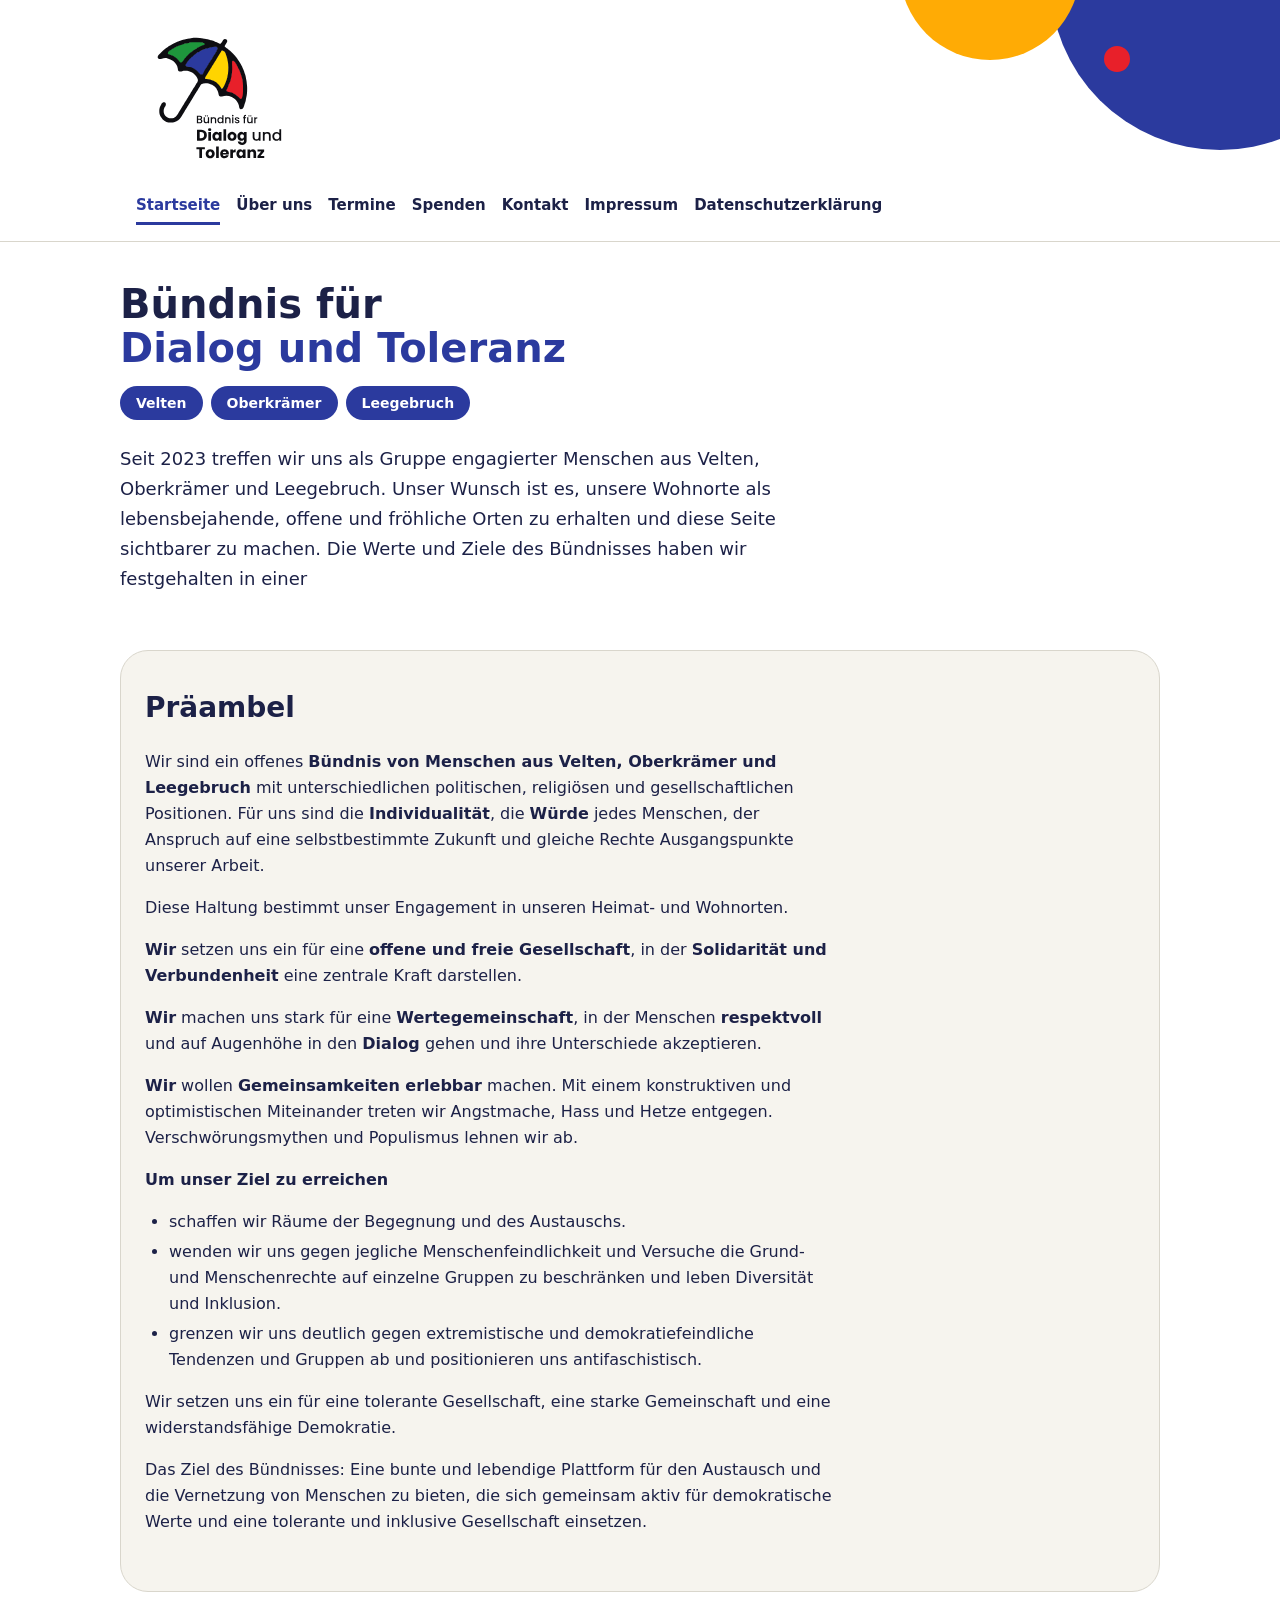
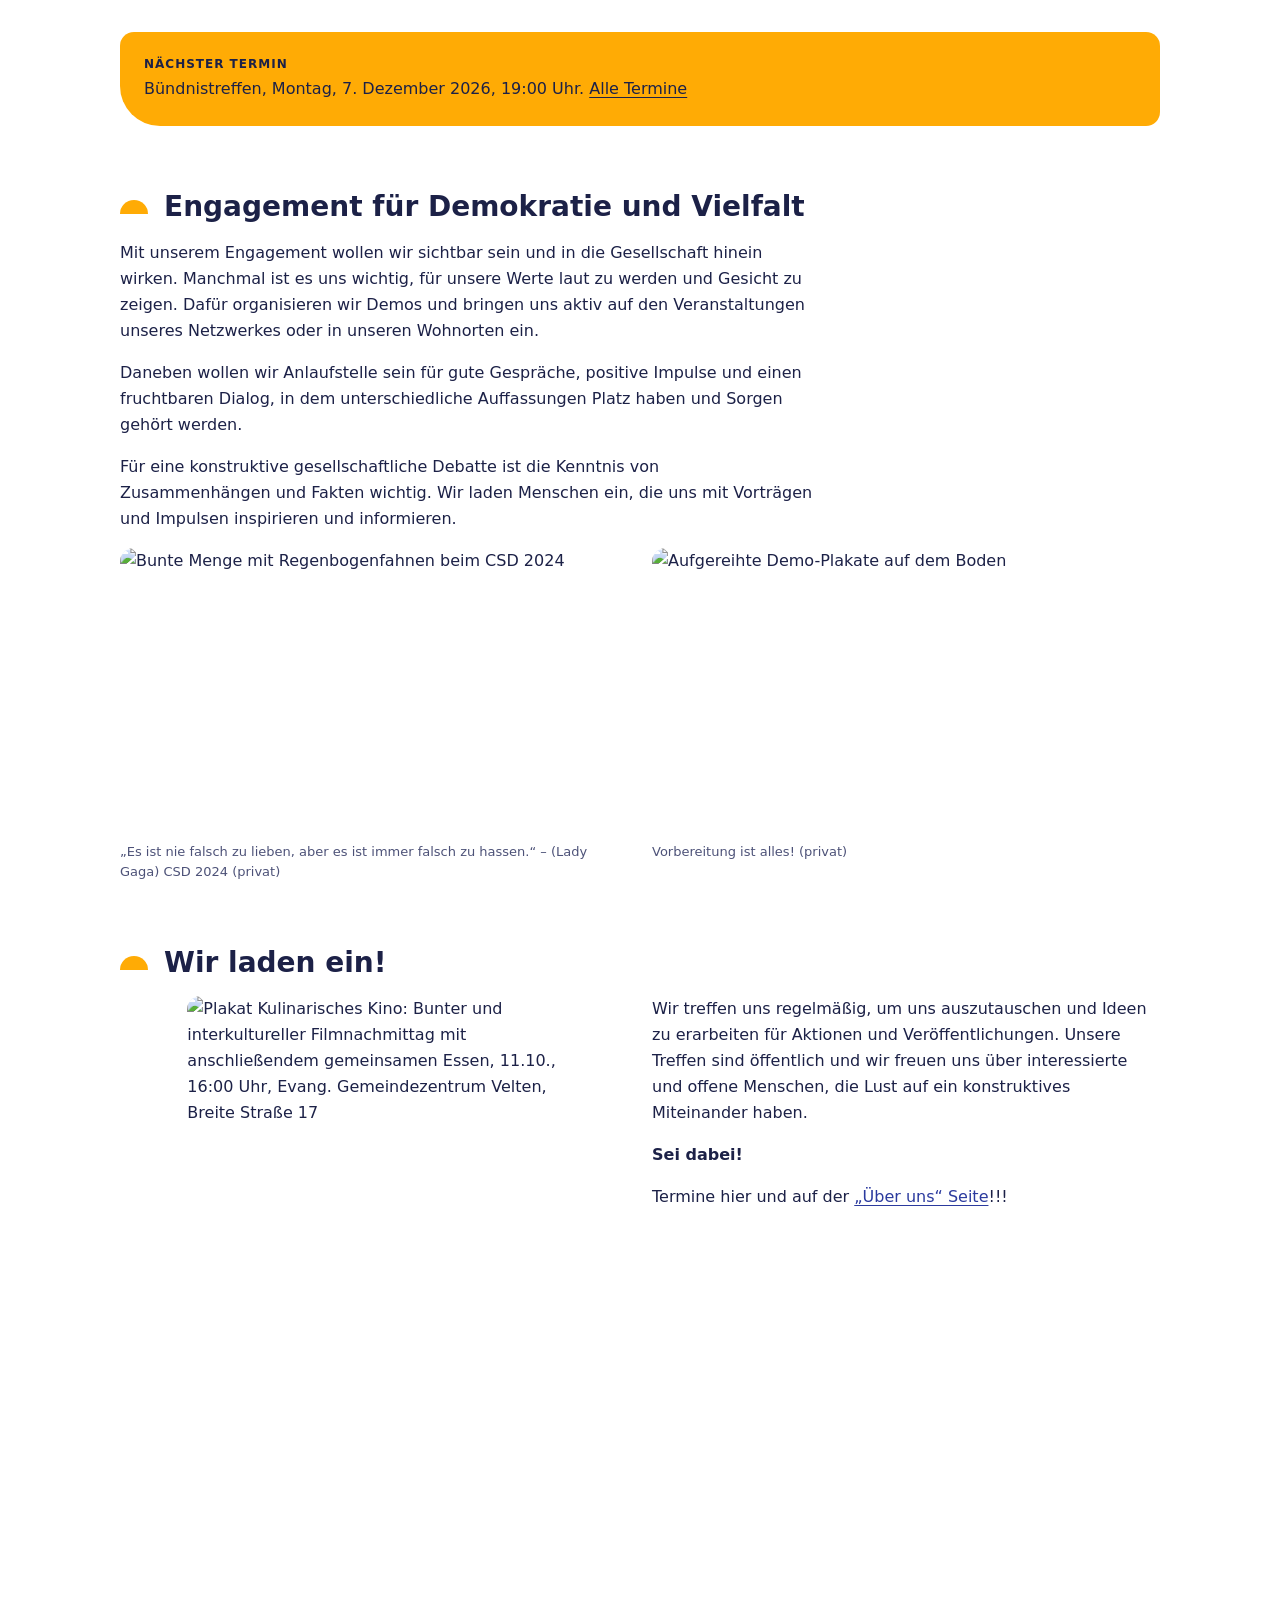
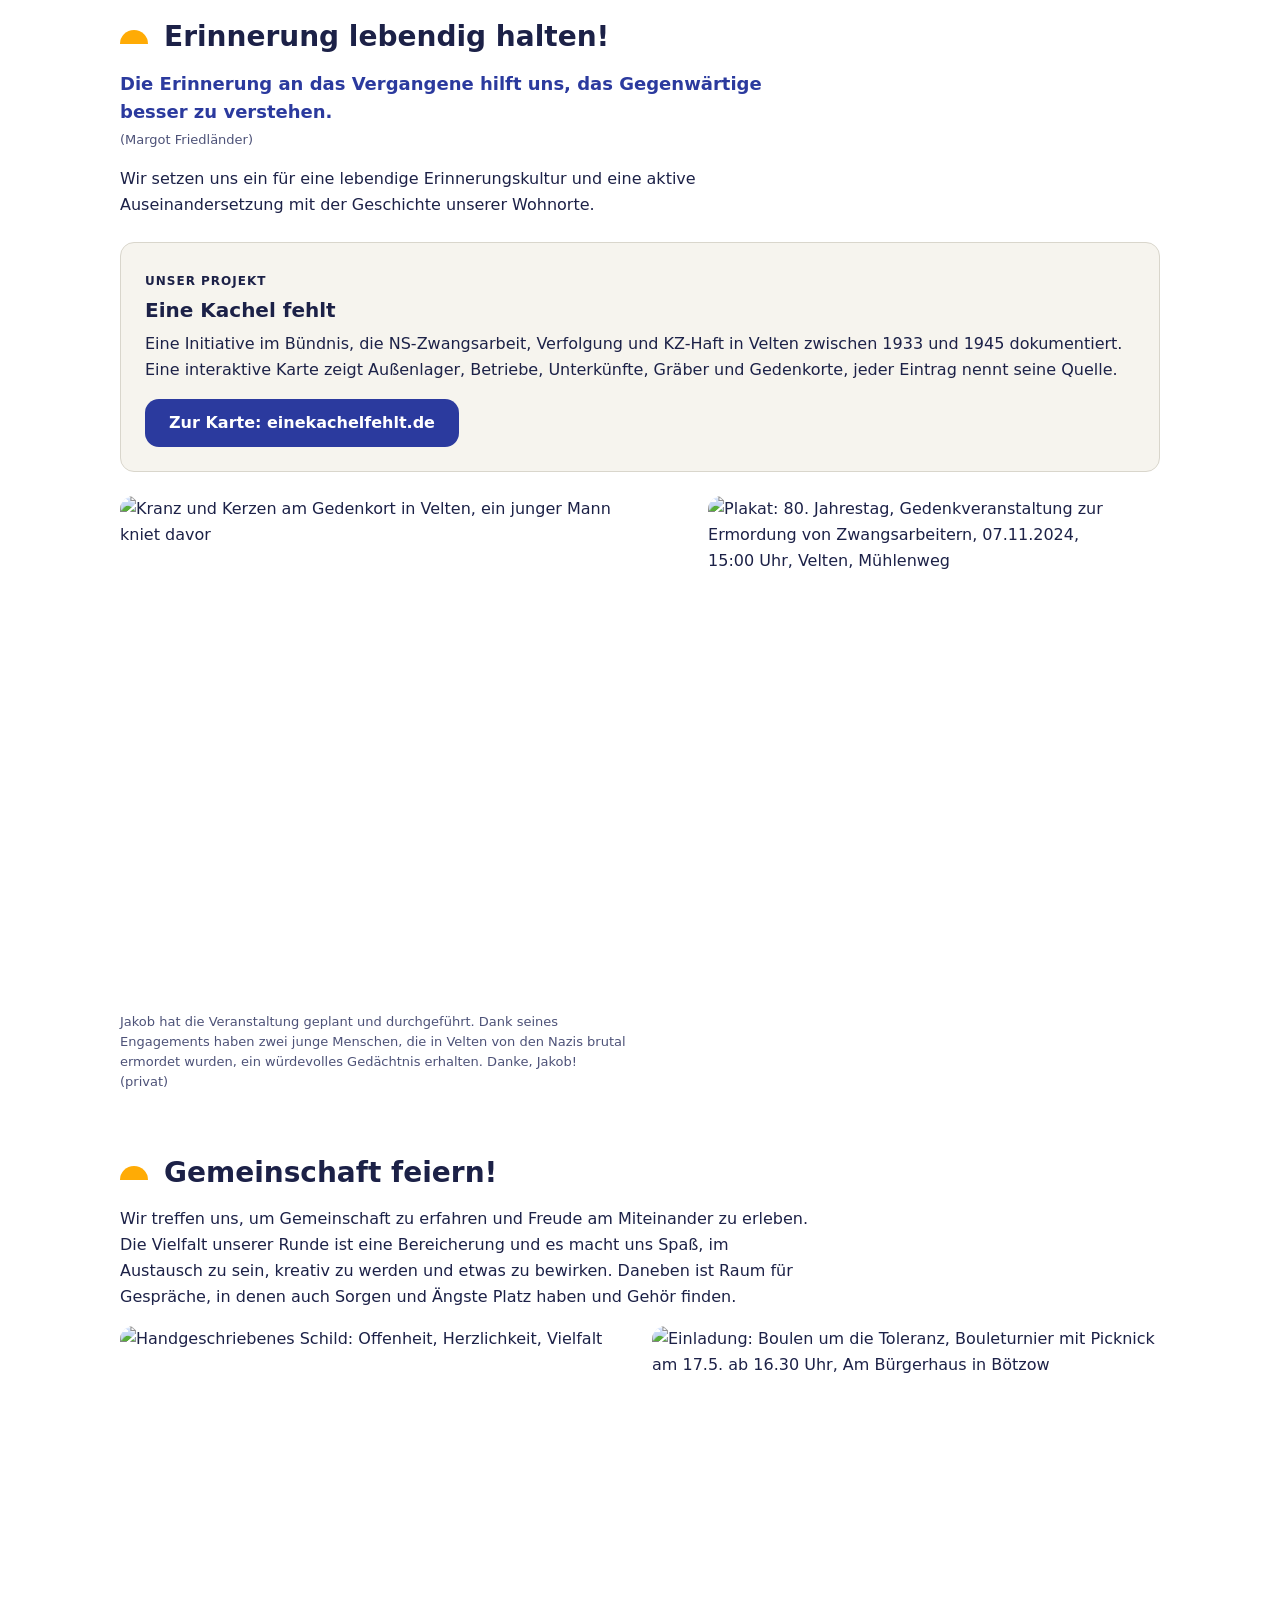
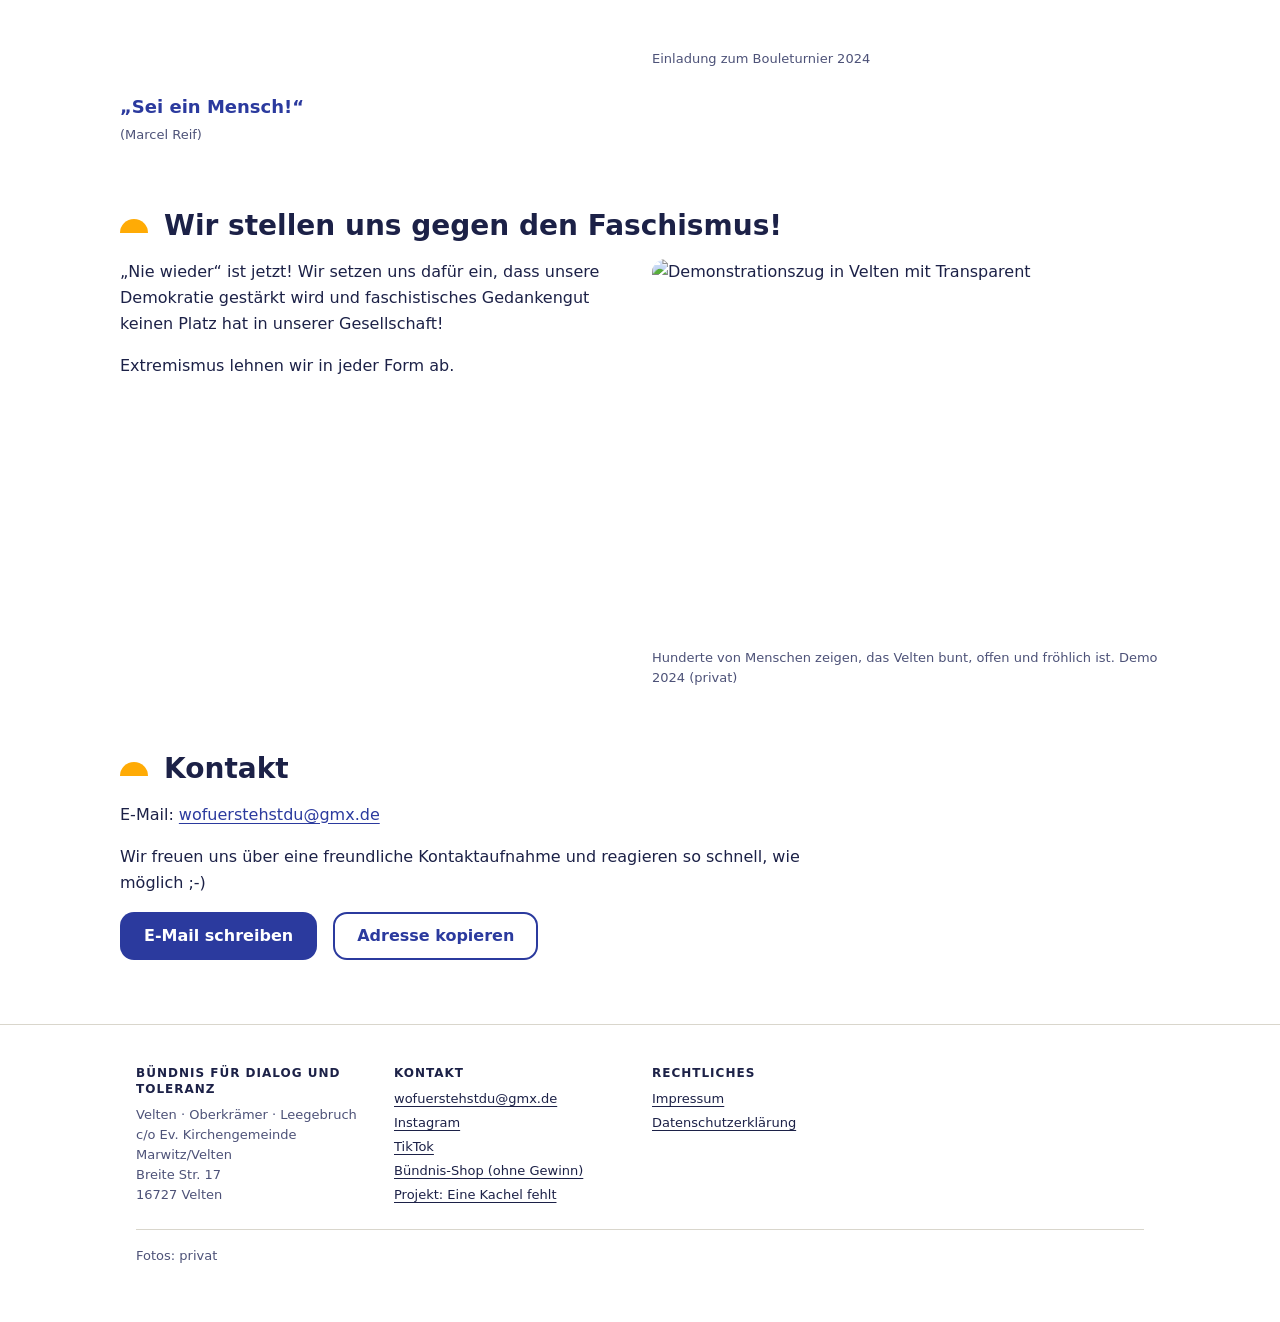
==== index.html @ 38da0e1b "Add files via upload" ====
<!doctype html>
<html lang="de">
<head>
<meta charset="utf-8">
<meta name="viewport" content="width=device-width,initial-scale=1,viewport-fit=cover">
<title>Bündnis für Dialog und Toleranz Velten, Oberkrämer, Leegebruch</title>
<meta name="description" content="Offenes Bündnis aus Velten, Oberkrämer und Leegebruch (Oberhavel) für Demokratie, Vielfalt, Dialog und Toleranz. Termine, Treffen, Erinnerungskultur und Spenden.">
<link rel="canonical" href="https://www.dialog-und-toleranz.de/">
<meta name="robots" content="index,follow,max-image-preview:large">
<meta name="theme-color" content="#ffffff">
<meta name="geo.region" content="DE-BB"><meta name="geo.placename" content="Velten">
<meta property="og:type" content="website"><meta property="og:locale" content="de_DE">
<meta property="og:site_name" content="Bündnis für Dialog und Toleranz">
<meta property="og:title" content="Bündnis für Dialog und Toleranz Velten, Oberkrämer, Leegebruch"><meta property="og:description" content="Offenes Bündnis aus Velten, Oberkrämer und Leegebruch (Oberhavel) für Demokratie, Vielfalt, Dialog und Toleranz. Termine, Treffen, Erinnerungskultur und Spenden.">
<meta property="og:url" content="https://www.dialog-und-toleranz.de/">
<meta property="og:image" content="https://www.dialog-und-toleranz.de/bilder/og-bild.png"><meta property="og:image:width" content="1200"><meta property="og:image:height" content="630">
<meta property="og:image:alt" content="Logo des Bündnisses für Dialog und Toleranz, ein bunter Regenschirm">
<meta name="twitter:card" content="summary_large_image">
<link rel="icon" href="logo.svg" type="image/svg+xml">
<script type="application/ld+json">{"@context": "https://schema.org", "@graph": [{"@type": ["NGO", "Organization"], "@id": "https://www.dialog-und-toleranz.de/#bdt", "name": "Bündnis für Dialog und Toleranz", "alternateName": "BDT", "url": "https://www.dialog-und-toleranz.de/", "logo": "https://www.dialog-und-toleranz.de/logo.svg", "image": "https://www.dialog-und-toleranz.de/bilder/og-bild.png", "email": "wofuerstehstdu@gmx.de", "description": "Offenes Bündnis engagierter Menschen aus Velten, Oberkrämer und Leegebruch (Landkreis Oberhavel, Brandenburg) für Demokratie, Vielfalt, Dialog und Toleranz.", "foundingDate": "2023", "address": {"@type": "PostalAddress", "streetAddress": "Breite Straße 17", "addressLocality": "Velten", "postalCode": "16727", "addressRegion": "Brandenburg", "addressCountry": "DE"}, "areaServed": [{"@type": "City", "name": "Velten"}, {"@type": "AdministrativeArea", "name": "Oberkrämer"}, {"@type": "AdministrativeArea", "name": "Leegebruch"}], "sameAs": ["https://www.instagram.com/buendnis_dialog_und_toleranz", "https://www.tiktok.com/@buendnis_dialog_toleranz", "https://bundnis-fur-dialog-und-tolera.myspreadshop.de", "https://www.einekachelfehlt.de"], "knowsAbout": ["Demokratie", "Toleranz", "Vielfalt", "Erinnerungskultur", "Dialog"]}, {"@type": "WebSite", "@id": "https://www.dialog-und-toleranz.de/#website", "url": "https://www.dialog-und-toleranz.de/", "name": "Bündnis für Dialog und Toleranz", "inLanguage": "de-DE", "publisher": {"@id": "https://www.dialog-und-toleranz.de/#bdt"}}]}</script>
<link rel="stylesheet" href="stil.css">
</head>
<body>
<a class="skip" href="#inhalt">Zum Inhalt springen</a>
<header class="top">
  <div class="domes" aria-hidden="true"><i class="d-blue"></i><i class="d-yellow"></i><i class="d-red"></i></div>
  <div class="wrap">
    <a class="brand" href="index.html"><img src="logo.svg" alt="Bündnis für Dialog und Toleranz, Startseite" width="135" height="132"></a>
    <nav aria-label="Hauptnavigation"><ul><li><a href="index.html" aria-current="page">Startseite</a></li><li><a href="ueber-uns.html">Über uns</a></li><li><a href="termine.html">Termine</a></li><li><a href="spenden.html">Spenden</a></li><li><a href="kontakt.html">Kontakt</a></li><li><a href="impressum.html">Impressum</a></li><li><a href="datenschutz.html">Datenschutzerklärung</a></li></ul></nav>
  </div>
</header>
<div class="wrap">
<main id="inhalt">

<div class="hero solo">
  <div>
    <h1>Bündnis für<span class="l2">Dialog und Toleranz</span></h1>
    <ul class="tags"><li>Velten</li><li>Oberkrämer</li><li>Leegebruch</li></ul>
    <p class="lead">Seit 2023 treffen wir uns als Gruppe engagierter Menschen aus Velten, Oberkrämer und Leegebruch. Unser Wunsch ist es, unsere Wohnorte als lebensbejahende, offene und fröhliche Orten zu erhalten und diese Seite sichtbarer zu machen. Die Werte und Ziele des Bündnisses haben wir festgehalten in einer</p>
  </div>
</div>

<section>
  <div class="card preamble">
    <h2>Präambel</h2>
    <div class="prose">
      <p>Wir sind ein offenes <strong>Bündnis von Menschen aus Velten, Oberkrämer und Leegebruch</strong> mit unterschiedlichen politischen, religiösen und gesellschaftlichen Positionen. Für uns sind die <strong>Individualität</strong>, die <strong>Würde</strong> jedes Menschen, der Anspruch auf eine selbstbestimmte Zukunft und gleiche Rechte Ausgangspunkte unserer Arbeit.</p>
      <p>Diese Haltung bestimmt unser Engagement in unseren Heimat- und Wohnorten.</p>
      <p><strong>Wir</strong> setzen uns ein für eine <strong>offene und freie Gesellschaft</strong>, in der <strong>Solidarität und Verbundenheit</strong> eine zentrale Kraft darstellen.</p>
      <p><strong>Wir</strong> machen uns stark für eine <strong>Wertegemeinschaft</strong>, in der Menschen <strong>respektvoll</strong> und auf Augenhöhe in den <strong>Dialog</strong> gehen und ihre Unterschiede akzeptieren.</p>
      <p><strong>Wir</strong> wollen <strong>Gemeinsamkeiten erlebbar</strong> machen. Mit einem konstruktiven und optimistischen Miteinander treten wir Angstmache, Hass und Hetze entgegen. Verschwörungsmythen und Populismus lehnen wir ab.</p>
      <p><strong>Um unser Ziel zu erreichen</strong></p>
      <ul>
        <li>schaffen wir Räume der Begegnung und des Austauschs.</li>
        <li>wenden wir uns gegen jegliche Menschenfeindlichkeit und Versuche die Grund- und Menschenrechte auf einzelne Gruppen zu beschränken und leben Diversität und Inklusion.</li>
        <li>grenzen wir uns deutlich gegen extremistische und demokratiefeindliche Tendenzen und Gruppen ab und positionieren uns antifaschistisch.</li>
      </ul>
      <p>Wir setzen uns ein für eine tolerante Gesellschaft, eine starke Gemeinschaft und eine widerstandsfähige Demokratie.</p>
      <p>Das Ziel des Bündnisses: Eine bunte und lebendige Plattform für den Austausch und die Vernetzung von Menschen zu bieten, die sich gemeinsam aktiv für demokratische Werte und eine tolerante und inklusive Gesellschaft einsetzen.</p>
    </div>
  </div>
</section>

<div class="note" id="naechster" hidden><span class="label">Nächster Termin</span><span id="naechster-text"></span> <a href="termine.html">Alle Termine</a></div>

<div class="note" data-bis="2026-05-21"><span class="label">Ankündigung</span>Interreligiöses Picknick am 21.5.26 von 17.45- 18.30. auf dem Platz vor dem Kommunikationszentrum, Viktoriastrasse, Velten siehe unten</div>

<section><div class="sec-h"><h2>Engagement für Demokratie und Vielfalt</h2></div>
<div class="prose">
<p>Mit unserem Engagement wollen wir sichtbar sein und in die Gesellschaft hinein wirken. Manchmal ist es uns wichtig, für unsere Werte laut zu werden und Gesicht zu zeigen. Dafür organisieren wir Demos und bringen uns aktiv auf den Veranstaltungen unseres Netzwerkes oder in unseren Wohnorten ein.</p>
<p>Daneben wollen wir Anlaufstelle sein für gute Gespräche, positive Impulse und einen fruchtbaren Dialog, in dem unterschiedliche Auffassungen Platz haben und Sorgen gehört werden.</p>
<p>Für eine konstruktive gesellschaftliche Debatte ist die Kenntnis von Zusammenhängen und Fakten wichtig. Wir laden Menschen ein, die uns mit Vorträgen und Impulsen inspirieren und informieren.</p>
</div>
<div class="gallery"><figure class=""><img src="bilder/csd-2024.jpg" alt="Bunte Menge mit Regenbogenfahnen beim CSD 2024" width="1600" height="900" loading="lazy" decoding="async"><figcaption>„Es ist nie falsch zu lieben, aber es ist immer falsch zu hassen.“ – (Lady Gaga) CSD 2024 (privat)</figcaption></figure><figure class=""><img src="bilder/demo-plakate.jpg" alt="Aufgereihte Demo-Plakate auf dem Boden" width="1600" height="900" loading="lazy" decoding="async"><figcaption>Vorbereitung ist alles! (privat)</figcaption></figure></div></section>

<section><div class="sec-h"><h2>Wir laden ein!</h2></div>
<div class="split rev">
<div class="prose">
<p>Wir treffen uns regelmäßig, um uns auszutauschen und Ideen zu erarbeiten für Aktionen und Veröffentlichungen. Unsere Treffen sind öffentlich und wir freuen uns über interessierte und offene Menschen, die Lust auf ein konstruktives Miteinander haben.</p>
<p><strong>Sei dabei!</strong></p>
<p>Termine hier und auf der <a href="ueber-uns.html">„Über uns“ Seite</a>!!!</p>
</div>
<figure class="poster"><img src="bilder/kulinarisches-kino.jpg" alt="Plakat Kulinarisches Kino: Bunter und interkultureller Filmnachmittag mit anschließendem gemeinsamen Essen, 11.10., 16:00 Uhr, Evang. Gemeindezentrum Velten, Breite Straße 17" width="1024" height="1536" loading="lazy" decoding="async"></figure></div></section>

<section><div class="sec-h"><h2>Erinnerung lebendig halten!</h2></div>
<blockquote class="quote" style="margin-left:0">Die Erinnerung an das Vergangene hilft uns, das Gegenwärtige besser zu verstehen. <small>(Margot Friedländer)</small></blockquote>
<div class="prose"><p>Wir setzen uns ein für eine lebendige Erinnerungskultur und eine aktive Auseinandersetzung mit der Geschichte unserer Wohnorte.</p></div><div class="card" style="margin:var(--space-4) 0"><span class="label">Unser Projekt</span><h3 style="margin:var(--space-1) 0 var(--space-2)">Eine Kachel fehlt</h3><p>Eine Initiative im Bündnis, die NS-Zwangsarbeit, Verfolgung und KZ-Haft in Velten zwischen 1933 und 1945 dokumentiert. Eine interaktive Karte zeigt Außenlager, Betriebe, Unterkünfte, Gräber und Gedenkorte, jeder Eintrag nennt seine Quelle.</p><div class="btn-row" style="margin-top:var(--space-3)"><a class="btn" href="https://www.einekachelfehlt.de" rel="noopener">Zur Karte: einekachelfehlt.de</a></div></div>
<div class="gallery"><figure class=""><img src="bilder/gedenken-velten.jpg" alt="Kranz und Kerzen am Gedenkort in Velten, ein junger Mann kniet davor" width="1600" height="1600" loading="lazy" decoding="async"><figcaption>Jakob hat die Veranstaltung geplant und durchgeführt. Dank seines Engagements haben zwei junge Menschen, die in Velten von den Nazis brutal ermordet wurden, ein würdevolles Gedächtnis erhalten. Danke, Jakob! (privat)</figcaption></figure><figure class="poster"><img src="bilder/gedenkveranstaltung-plakat.jpg" alt="Plakat: 80. Jahrestag, Gedenkveranstaltung zur Ermordung von Zwangsarbeitern, 07.11.2024, 15:00 Uhr, Velten, Mühlenweg" width="1131" height="1600" loading="lazy" decoding="async"></figure></div></section>

<section><div class="sec-h"><h2>Gemeinschaft feiern!</h2></div>
<div class="prose"><p>Wir treffen uns, um Gemeinschaft zu erfahren und Freude am Miteinander zu erleben. Die Vielfalt unserer Runde ist eine Bereicherung und es macht uns Spaß, im Austausch zu sein, kreativ zu werden und etwas zu bewirken. Daneben ist Raum für Gespräche, in denen auch Sorgen und Ängste Platz haben und Gehör finden.</p></div>
<div class="gallery"><figure class=""><img src="bilder/offenheit-vielfalt.jpg" alt="Handgeschriebenes Schild: Offenheit, Herzlichkeit, Vielfalt" width="1600" height="720" loading="lazy" decoding="async"></figure><figure class=""><img src="bilder/boule-einladung.jpg" alt="Einladung: Boulen um die Toleranz, Bouleturnier mit Picknick am 17.5. ab 16.30 Uhr, Am Bürgerhaus in Bötzow" width="960" height="595" loading="lazy" decoding="async"><figcaption>Einladung zum Bouleturnier 2024</figcaption></figure></div><blockquote class="quote" style="margin:var(--space-4) 0 0">„Sei ein Mensch!“ <small>(Marcel Reif)</small></blockquote></section>

<section><div class="sec-h"><h2>Wir stellen uns gegen den Faschismus!</h2></div>
<div class="split">
<div class="prose">
<p>„Nie wieder“ ist jetzt! Wir setzen uns dafür ein, dass unsere Demokratie gestärkt wird und faschistisches Gedankengut keinen Platz hat in unserer Gesellschaft!</p>
<p>Extremismus lehnen wir in jeder Form ab.</p>
</div>
<figure class=""><img src="bilder/demo-2024.jpg" alt="Demonstrationszug in Velten mit Transparent" width="1600" height="1200" loading="lazy" decoding="async"><figcaption>Hunderte von Menschen zeigen, das Velten bunt, offen und fröhlich ist. Demo 2024 (privat)</figcaption></figure></div></section>

<section><div class="sec-h"><h2>Kontakt</h2></div>
<div class="prose">
<p>E-Mail: <a href="mailto:wofuerstehstdu@gmx.de">wofuerstehstdu@gmx.de</a></p>
<p>Wir freuen uns über eine freundliche Kontaktaufnahme und reagieren so schnell, wie möglich ;-)</p>
</div>
<div class="btn-row"><a class="btn" href="mailto:wofuerstehstdu@gmx.de">E-Mail schreiben</a><button class="btn alt" type="button" data-copy="wofuerstehstdu@gmx.de">Adresse kopieren</button></div>
</section>

</main>
</div>
<footer>
  <div class="wrap">
    <div>
      <span class="label">Bündnis für Dialog und Toleranz</span>
      Velten · Oberkrämer · Leegebruch<br>c/o Ev. Kirchengemeinde Marwitz/Velten<br>Breite Str. 17<br>16727 Velten
    </div>
    <div>
      <span class="label">Kontakt</span>
      <ul>
        <li><a href="mailto:wofuerstehstdu@gmx.de">wofuerstehstdu@gmx.de</a></li>
        <li><a href="https://www.instagram.com/buendnis_dialog_und_toleranz" rel="noopener">Instagram</a></li>
        <li><a href="https://www.tiktok.com/@buendnis_dialog_toleranz" rel="noopener">TikTok</a></li>
        <li><a href="https://bundnis-fur-dialog-und-tolera.myspreadshop.de" rel="noopener">Bündnis-Shop (ohne Gewinn)</a></li>
        <li><a href="https://www.einekachelfehlt.de" rel="noopener">Projekt: Eine Kachel fehlt</a></li>
      </ul>
    </div>
    <div>
      <span class="label">Rechtliches</span>
      <ul><li><a href="impressum.html">Impressum</a></li><li><a href="datenschutz.html">Datenschutzerklärung</a></li></ul>
    </div>
    <p class="fine">Fotos: privat</p>
  </div>
</footer>
<script src="termine-daten.js"></script>
<script src="skript.js" defer></script>
</body>
</html>
---- stil.css ----
@font-face{font-family:"Poppins";src:url("fonts/Poppins-Medium.ttf") format("truetype");font-weight:500;font-display:swap}
@font-face{font-family:"Poppins";src:url("fonts/Poppins-SemiBold.ttf") format("truetype");font-weight:600;font-display:swap}
@font-face{font-family:"Poppins";src:url("fonts/Poppins-Bold.ttf") format("truetype");font-weight:700;font-display:swap}

:root{
  --bg:#ffffff; --surface:#f6f4ee; --ink:#1c2147; --ink-muted:#4d5278; --line:#d9d6cc;
  --blue:#2b3a9e; --blue-text:#2b3a9e; --yellow:#ffab05; --red:#e8202a; --red-text:#b8141c; --white:#ffffff;
  --space-1:4px; --space-2:8px; --space-3:16px; --space-4:24px; --space-5:40px; --space-6:64px;
  --radius-sm:6px; --radius-md:14px; --radius-lg:28px; --radius-pill:999px;
  --sans:"Poppins",system-ui,-apple-system,"Segoe UI",sans-serif;
  color-scheme:light;
}
[hidden]{display:none!important}
*{box-sizing:border-box}
html{scroll-behavior:smooth}
body{margin:0;background:var(--bg);color:var(--ink);font:500 16px/26px var(--sans);
  padding-left:max(16px,env(safe-area-inset-left,0px));padding-right:max(16px,env(safe-area-inset-right,0px))}
img{max-width:100%;height:auto;display:block}
a{color:var(--blue-text);text-underline-offset:3px}
a:hover{text-decoration-thickness:2px}
:focus-visible{outline:3px solid var(--blue-text);outline-offset:3px;border-radius:var(--radius-sm)}
.skip{position:absolute;left:-999px;top:0;background:var(--yellow);color:#1c2147;padding:var(--space-2) var(--space-3);z-index:10}
.skip:focus{left:var(--space-3);top:var(--space-3)}

h1,h2,h3{font-family:var(--sans);margin:0;text-wrap:balance}
h1{font-size:clamp(30px,5.2vw,40px);line-height:1.1;font-weight:700}
h2{font-size:clamp(22px,3.4vw,28px);line-height:34px;font-weight:600}
h3{font-size:20px;line-height:26px;font-weight:600}
p{margin:0 0 var(--space-3)}
small,.small{font-size:13px;line-height:20px}
strong,b{font-weight:700}
.label{font-size:12px;line-height:16px;font-weight:600;letter-spacing:1px;text-transform:uppercase}

.wrap{max-width:1040px;margin:0 auto;min-width:0}

/* Kopf: Logo links, Kuppelgrafik rechts */
.top{position:relative;overflow:hidden;border-bottom:1px solid var(--line);margin:0 calc(-1*max(16px,env(safe-area-inset-left,0px)))}
.top .wrap{position:relative;padding:var(--space-4) max(16px,env(safe-area-inset-left,0px)) var(--space-3);display:flex;flex-direction:column;gap:var(--space-3)}
.brand{display:inline-block;align-self:flex-start;background:#fff;border-radius:var(--radius-md);padding:var(--space-2) var(--space-3)}
.brand img{height:132px;width:auto}
@media(max-width:640px){.brand img{height:104px}}
.domes{position:absolute;right:0;top:0;width:min(46vw,420px);height:100%;pointer-events:none;z-index:0}
.domes i{position:absolute;display:block;border-radius:50%}
.d-blue{background:var(--blue);width:340px;height:340px;right:-110px;top:-190px}
.d-yellow{background:var(--yellow);width:180px;height:180px;right:200px;top:-120px}
.d-red{background:var(--red);width:26px;height:26px;right:150px;top:46px}
nav{position:relative;z-index:1}
@media(max-width:640px){.d-blue{width:170px;height:170px;right:-70px;top:-110px}.d-yellow{width:90px;height:90px;right:70px;top:-60px}.d-red{width:16px;height:16px;right:44px;top:12px}}
nav ul{list-style:none;margin:0;padding:0;display:flex;flex-wrap:wrap;gap:var(--space-2) var(--space-3)}
nav a{display:inline-block;padding:var(--space-1) 0;color:var(--ink);text-decoration:none;font-weight:600;font-size:15px;border-bottom:3px solid transparent}
nav a:hover{border-bottom-color:var(--yellow)}
nav a[aria-current="page"]{border-bottom-color:var(--blue-text);color:var(--blue-text)}

main{padding:var(--space-5) 0 var(--space-6)}
.hero{display:grid;grid-template-columns:1fr;gap:var(--space-4);align-items:center;margin-bottom:var(--space-5)}
.hero h1 .l2{display:block;color:var(--blue-text)}
.tags{display:flex;flex-wrap:wrap;gap:var(--space-2);margin:var(--space-3) 0 var(--space-4);padding:0;list-style:none}
.tags li{background:var(--blue);color:var(--white);border-radius:var(--radius-pill);padding:var(--space-1) var(--space-3);font-weight:600;font-size:14px}
.lead{font-size:18px;line-height:30px;max-width:62ch}
.hero-dome{width:min(300px,70vw);aspect-ratio:1;border-radius:50%;overflow:hidden;border:6px solid var(--yellow);justify-self:center}
.hero-dome img{width:100%;height:100%;object-fit:cover}
@media(min-width:760px){.hero{grid-template-columns:1.5fr 1fr}.hero-dome{justify-self:end;width:320px}}

.hero.solo{grid-template-columns:1fr!important}
section{margin-top:var(--space-6)}
section:first-of-type{margin-top:0}
.sec-h{display:flex;align-items:center;gap:var(--space-3);margin-bottom:var(--space-3)}
.sec-h::before{content:"";flex:none;width:28px;height:14px;background:var(--yellow);border-radius:28px 28px 0 0}
.prose{max-width:68ch}
.prose ul{margin:0 0 var(--space-3);padding-left:var(--space-4)}
.prose li{margin-bottom:var(--space-1)}

.card{background:var(--surface);border:1px solid var(--line);border-radius:var(--radius-md);padding:var(--space-4)}
.card.preamble{border-radius:var(--radius-lg);padding:var(--space-5) var(--space-4)}
.preamble h2{margin-bottom:var(--space-4)}
.note{background:var(--yellow);color:#1c2147;padding:var(--space-4);border-radius:var(--radius-md) var(--radius-md) var(--radius-md) var(--space-5);margin:var(--space-5) 0}
.note a{color:#1c2147}
.note .label{display:block;margin-bottom:var(--space-1)}

figure{margin:0}
figure img{border-radius:var(--radius-md);width:100%;object-fit:cover}
figcaption{font-size:13px;line-height:20px;color:var(--ink-muted);margin-top:var(--space-2)}
.quote{font-size:18px;line-height:28px;font-weight:600;color:var(--blue-text);max-width:56ch;margin:0 0 var(--space-3)}
.quote small{display:block;font-weight:500;font-size:13px;color:var(--ink-muted);margin-top:var(--space-1)}
.split{display:grid;gap:var(--space-4);grid-template-columns:1fr;align-items:start}
@media(min-width:760px){.split{grid-template-columns:1fr 1fr}.split.rev>:first-child{order:2}}
.gallery{display:grid;gap:var(--space-4);grid-template-columns:repeat(auto-fit,minmax(min(100%,260px),1fr));align-items:start}
.poster img{max-height:560px;width:auto;margin:0 auto}
.stack{display:flex;flex-direction:column;gap:var(--space-4)}

.btn{display:inline-block;background:var(--blue);color:var(--white);border:0;border-radius:var(--radius-md);padding:12px 24px;font:600 16px/24px var(--sans);text-decoration:none;cursor:pointer}
.btn:hover{filter:brightness(1.12)}
.btn.alt{background:transparent;color:var(--blue-text);border:2px solid var(--blue-text);padding:10px 22px}
.btn-row{display:flex;flex-wrap:wrap;gap:var(--space-3);margin-top:var(--space-3)}

table{border-collapse:collapse;width:100%;max-width:640px;margin:var(--space-3) 0}
th,td{text-align:left;padding:var(--space-2) var(--space-3);border-bottom:1px solid var(--line);vertical-align:top}
th{background:var(--blue);color:var(--white);font-weight:600;font-size:14px}
td.mono{font-variant-numeric:tabular-nums;letter-spacing:.5px;overflow-wrap:anywhere}
.tbl-scroll{overflow-x:auto}


.tl{list-style:none;margin:var(--space-3) 0 0;padding:0;border-left:3px solid var(--line);max-width:720px}
.tl li{position:relative;padding:0 0 var(--space-4) var(--space-4)}
.tl li::before{content:"";position:absolute;left:-10px;top:6px;width:17px;height:17px;border-radius:50%;background:var(--blue);border:3px solid var(--bg)}
.tl.next li::before{background:var(--yellow)}
.tl time{display:block;font-size:12px;line-height:16px;font-weight:600;letter-spacing:1px;text-transform:uppercase;color:var(--ink-muted);margin-bottom:var(--space-1)}
.tl h3{font-size:18px;line-height:26px}
.tl p{margin:var(--space-1) 0 0;font-size:15px;line-height:24px}
footer{border-top:1px solid var(--line);margin:0 calc(-1*max(16px,env(safe-area-inset-left,0px)));background:#ffffff}
footer .wrap{padding:var(--space-5) max(16px,env(safe-area-inset-left,0px));display:grid;gap:var(--space-4);grid-template-columns:repeat(auto-fit,minmax(220px,1fr));color:var(--ink-muted);font-size:13px;line-height:20px}
footer a{color:var(--ink)}
footer .label{color:var(--ink);margin-bottom:var(--space-2);display:block}
footer ul{list-style:none;margin:0;padding:0;display:flex;flex-direction:column;gap:var(--space-1)}
footer .fine{grid-column:1/-1;border-top:1px solid var(--line);padding-top:var(--space-3)}
@media (prefers-reduced-motion:reduce){html{scroll-behavior:auto}}
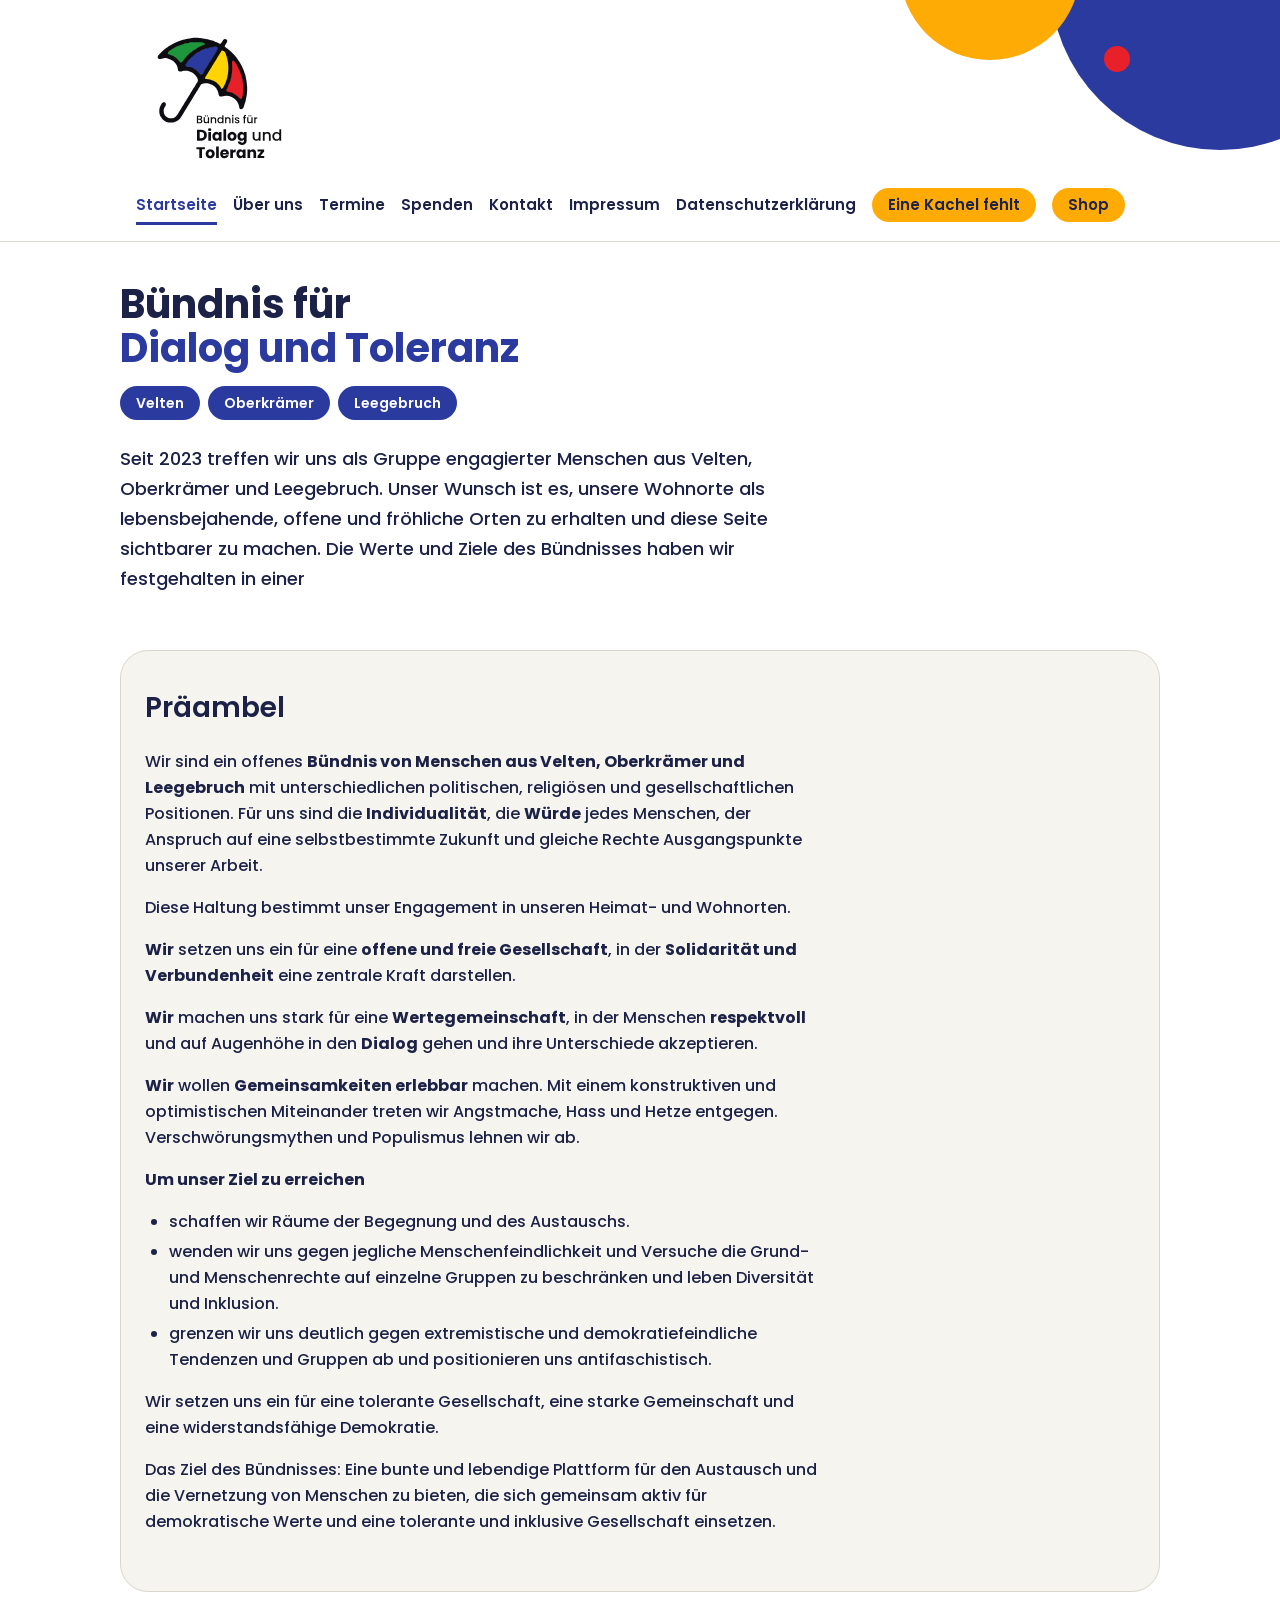
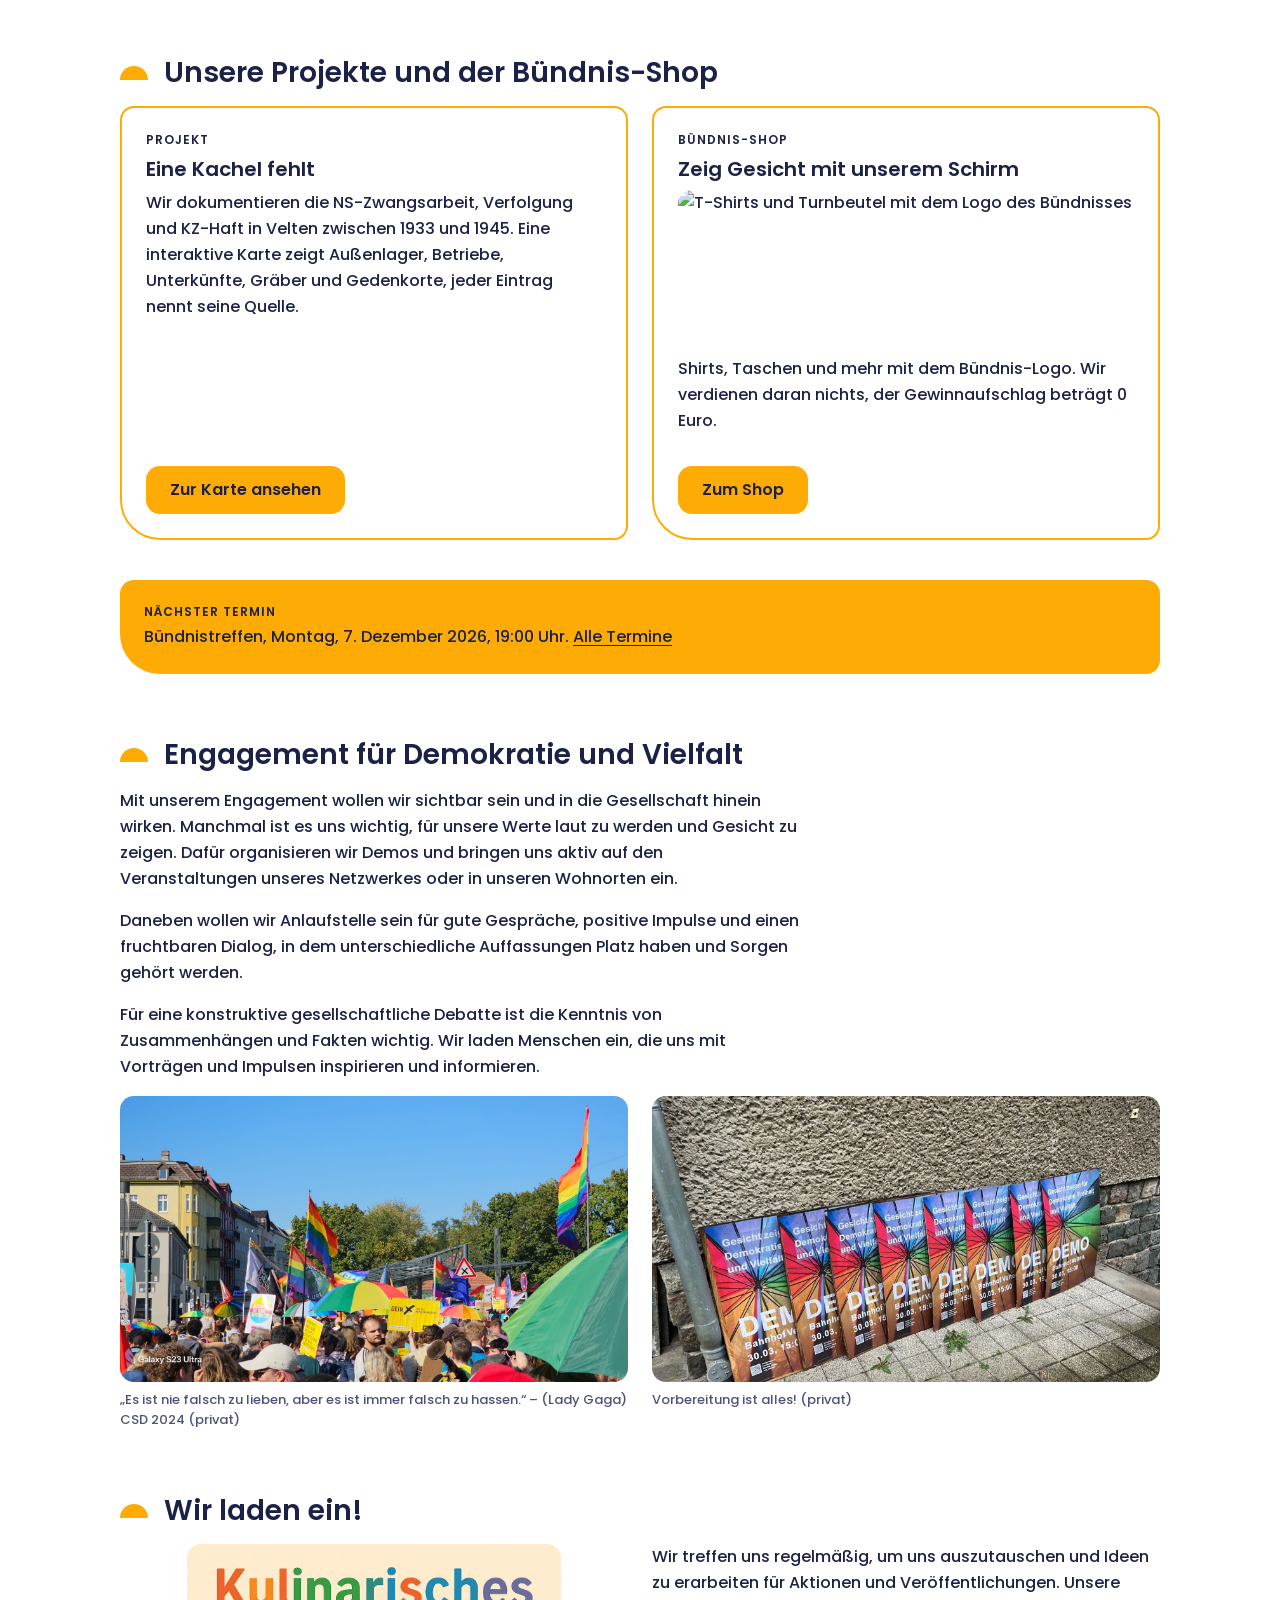
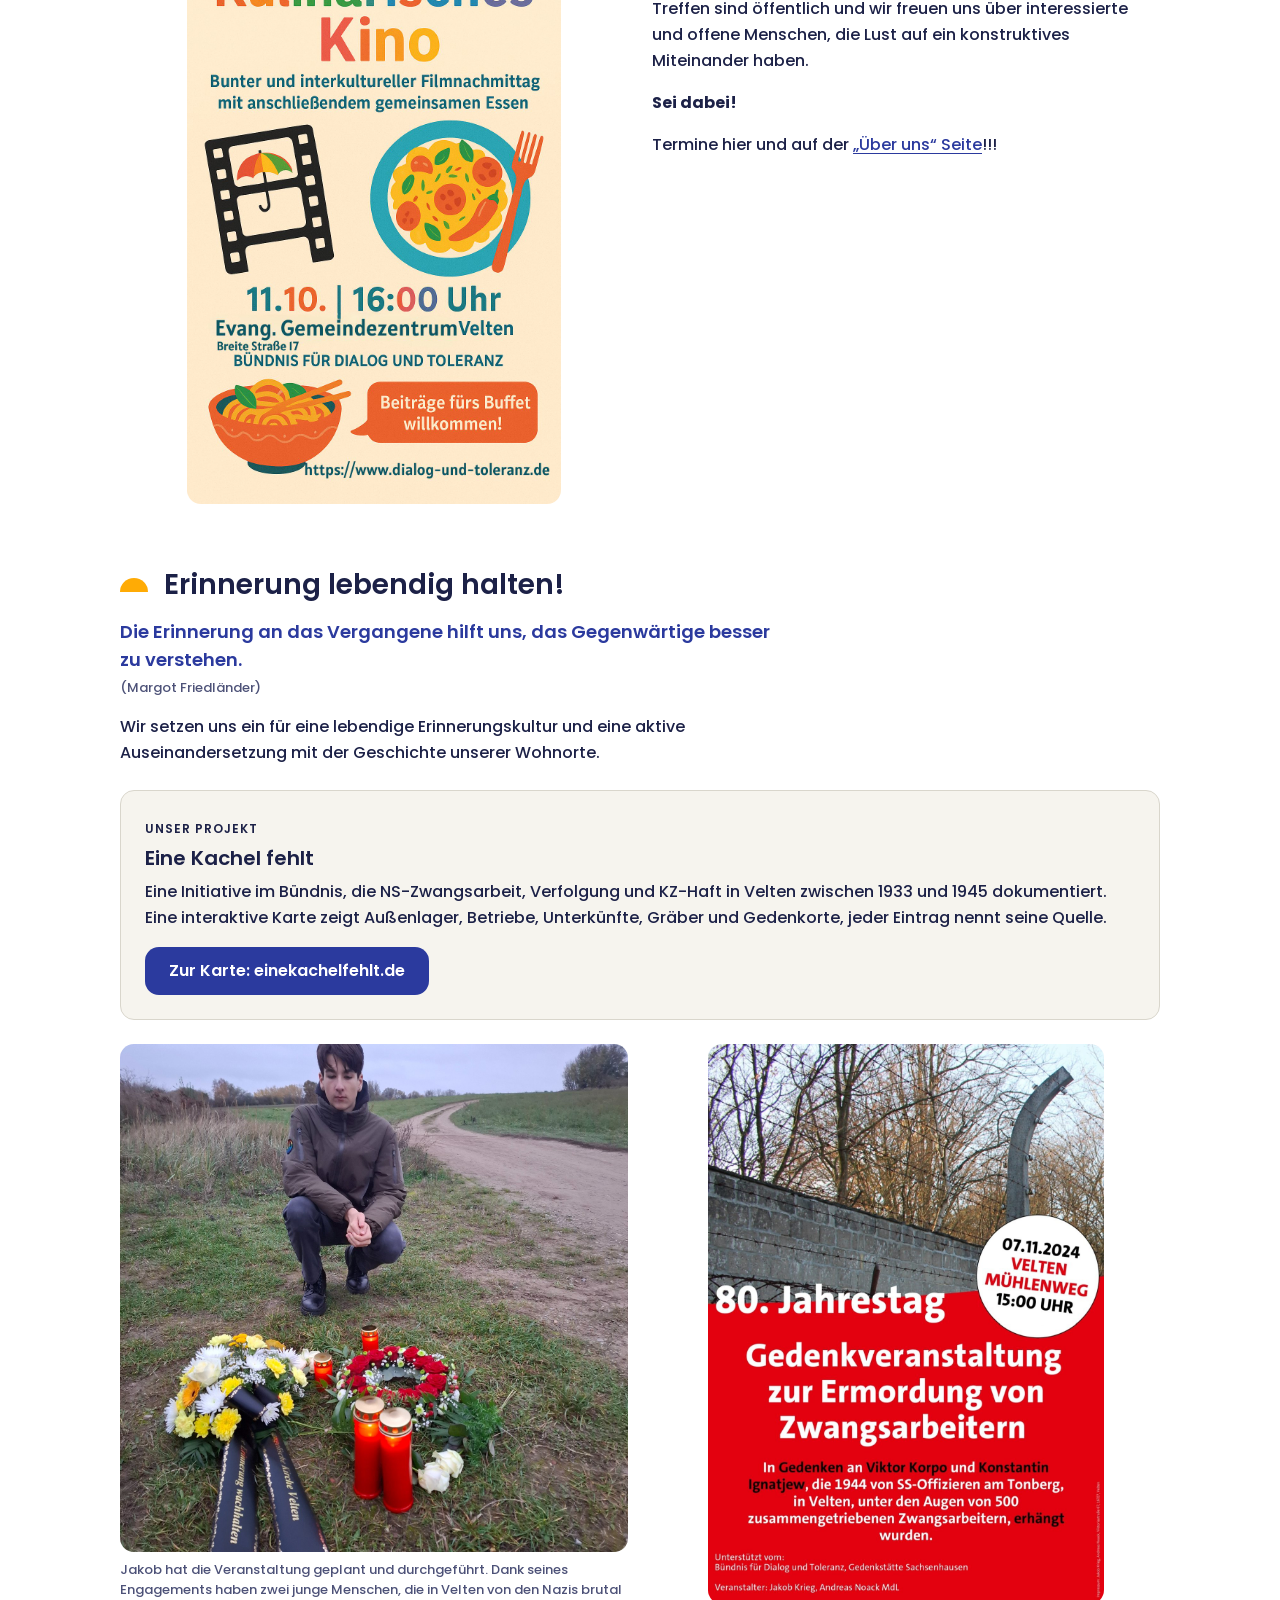
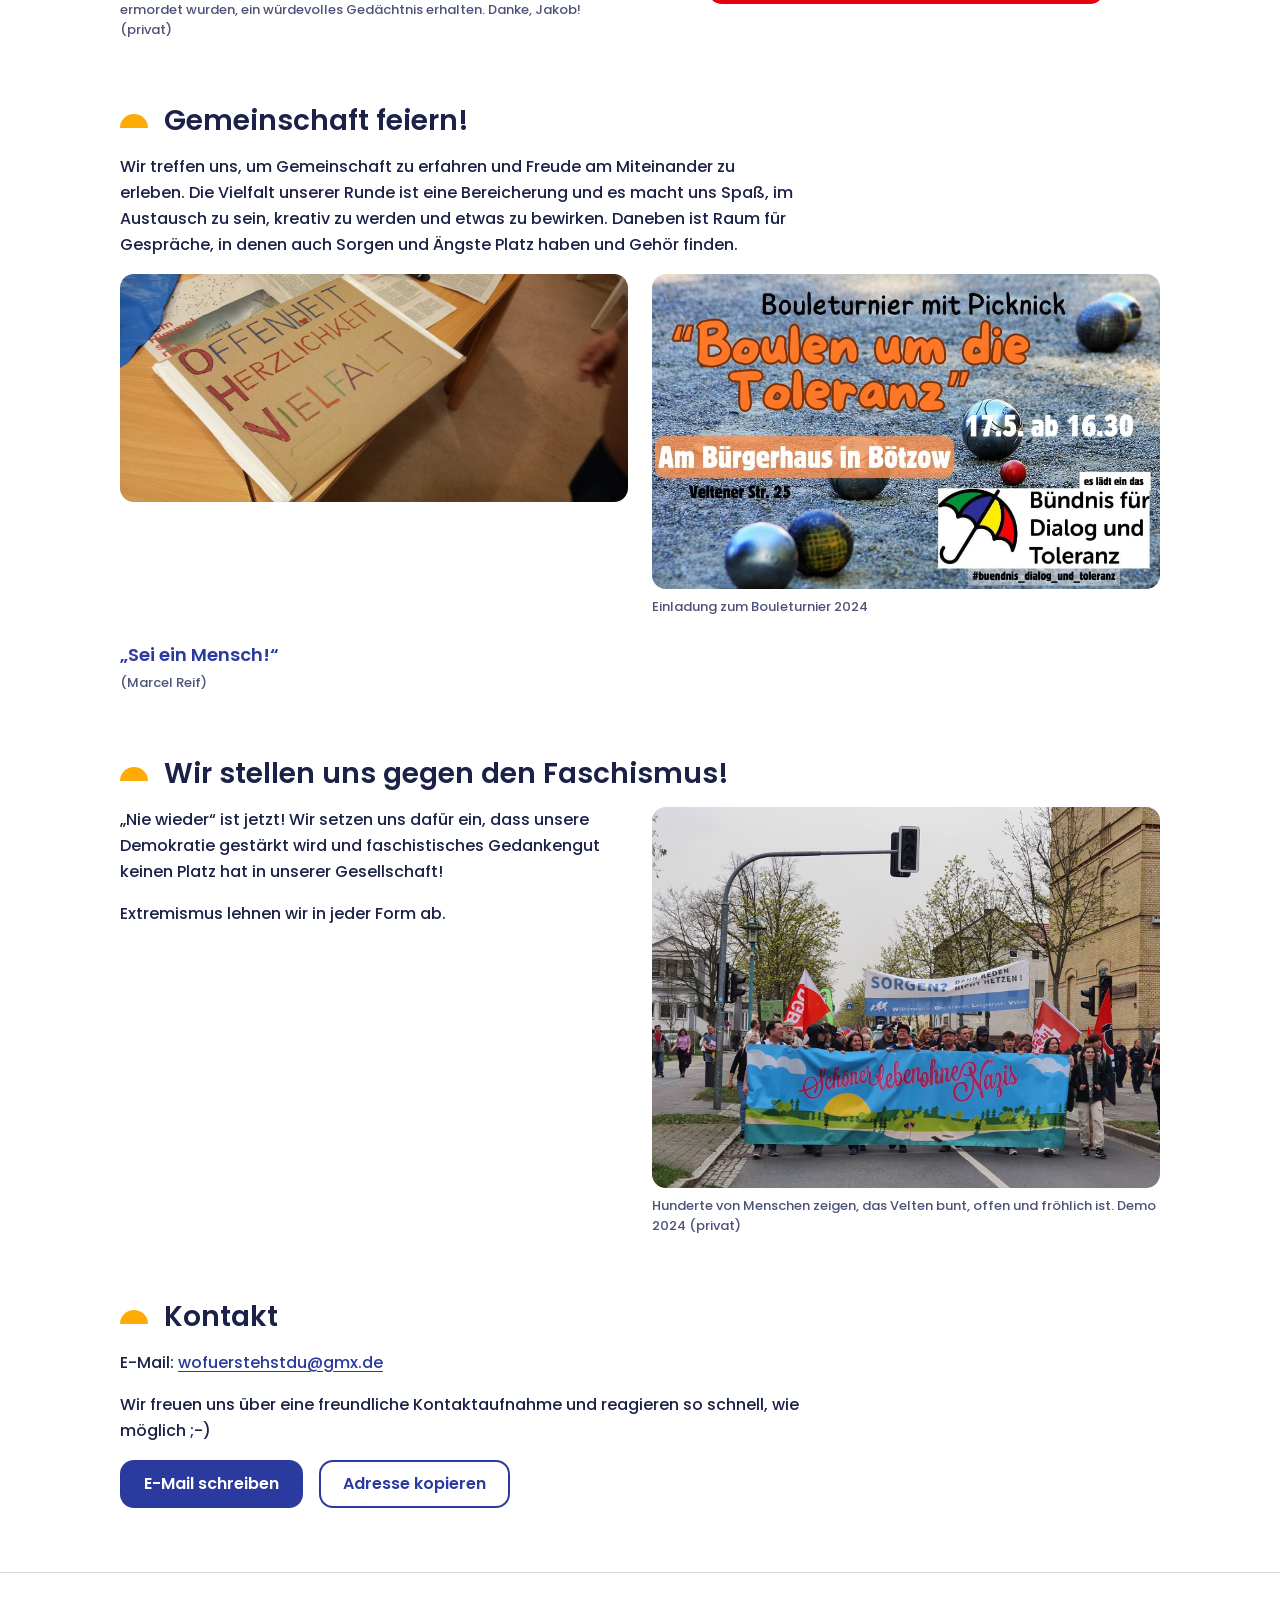
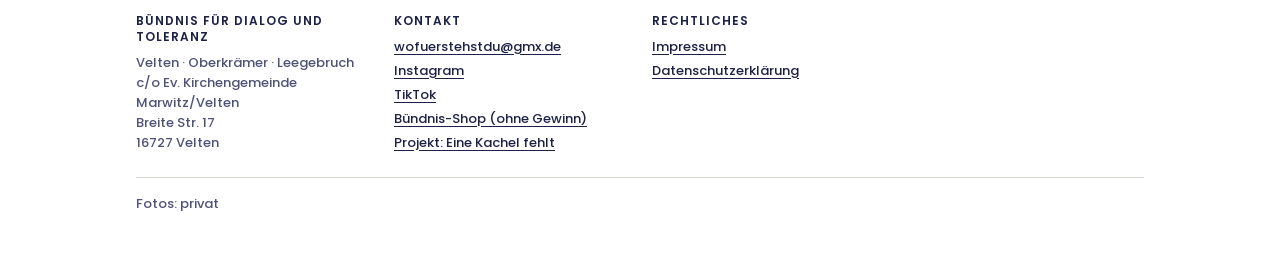
==== commit fef156de: "Add files via upload" ====
--- a/index.html
+++ b/index.html
@@ -26,7 +26,7 @@
   <div class="domes" aria-hidden="true"><i class="d-blue"></i><i class="d-yellow"></i><i class="d-red"></i></div>
   <div class="wrap">
     <a class="brand" href="index.html"><img src="logo.svg" alt="Bündnis für Dialog und Toleranz, Startseite" width="135" height="132"></a>
-    <nav aria-label="Hauptnavigation"><ul><li><a href="index.html" aria-current="page">Startseite</a></li><li><a href="ueber-uns.html">Über uns</a></li><li><a href="termine.html">Termine</a></li><li><a href="spenden.html">Spenden</a></li><li><a href="kontakt.html">Kontakt</a></li><li><a href="impressum.html">Impressum</a></li><li><a href="datenschutz.html">Datenschutzerklärung</a></li></ul></nav>
+    <nav aria-label="Hauptnavigation"><ul><li><a href="index.html" aria-current="page">Startseite</a></li><li><a href="ueber-uns.html">Über uns</a></li><li><a href="termine.html">Termine</a></li><li><a href="spenden.html">Spenden</a></li><li><a href="kontakt.html">Kontakt</a></li><li><a href="impressum.html">Impressum</a></li><li><a href="datenschutz.html">Datenschutzerklärung</a></li><li><a class="nav-ext" href="https://www.einekachelfehlt.de" rel="noopener">Eine Kachel fehlt</a></li><li><a class="nav-ext" href="https://bundnis-fur-dialog-und-tolera.myspreadshop.de" rel="noopener">Shop</a></li></ul></nav>
   </div>
 </header>
 <div class="wrap">
@@ -60,6 +60,17 @@
     </div>
   </div>
 </section>
+
+<section><div class="sec-h"><h2>Unsere Projekte und der Bündnis-Shop</h2></div>
+<div class="proj">
+<div class="pcard hl"><span class="label">Projekt</span><h3>Eine Kachel fehlt</h3>
+<p>Wir dokumentieren die NS-Zwangsarbeit, Verfolgung und KZ-Haft in Velten zwischen 1933 und 1945. Eine interaktive Karte zeigt Außenlager, Betriebe, Unterkünfte, Gräber und Gedenkorte, jeder Eintrag nennt seine Quelle.</p>
+<div class="btn-row"><a class="btn or" href="https://www.einekachelfehlt.de" rel="noopener">Zur Karte ansehen</a></div></div>
+<div class="pcard hl"><span class="label">Bündnis-Shop</span><h3>Zeig Gesicht mit unserem Schirm</h3>
+<img src="bilder/shop-beispiele.jpg" alt="T-Shirts und Turnbeutel mit dem Logo des Bündnisses" width="1200" height="416" loading="lazy">
+<p>Shirts, Taschen und mehr mit dem Bündnis-Logo. Wir verdienen daran nichts, der Gewinnaufschlag beträgt 0 Euro.</p>
+<div class="btn-row"><a class="btn or" href="https://bundnis-fur-dialog-und-tolera.myspreadshop.de" rel="noopener">Zum Shop</a></div></div>
+</div></section>
 
 <div class="note" id="naechster" hidden><span class="label">Nächster Termin</span><span id="naechster-text"></span> <a href="termine.html">Alle Termine</a></div>
 
--- a/stil.css
+++ b/stil.css
@@ -50,6 +50,8 @@
 nav ul{list-style:none;margin:0;padding:0;display:flex;flex-wrap:wrap;gap:var(--space-2) var(--space-3)}
 nav a{display:inline-block;padding:var(--space-1) 0;color:var(--ink);text-decoration:none;font-weight:600;font-size:15px;border-bottom:3px solid transparent}
 nav a:hover{border-bottom-color:var(--yellow)}
+nav a.nav-ext{background:var(--yellow);color:#1c2147;padding:var(--space-1) var(--space-3);border-radius:var(--radius-pill);border-bottom:0}
+nav a.nav-ext:hover{filter:brightness(1.06)}
 nav a[aria-current="page"]{border-bottom-color:var(--blue-text);color:var(--blue-text)}
 
 main{padding:var(--space-5) 0 var(--space-6)}
@@ -108,6 +110,14 @@
 .tl time{display:block;font-size:12px;line-height:16px;font-weight:600;letter-spacing:1px;text-transform:uppercase;color:var(--ink-muted);margin-bottom:var(--space-1)}
 .tl h3{font-size:18px;line-height:26px}
 .tl p{margin:var(--space-1) 0 0;font-size:15px;line-height:24px}
+
+.proj{display:grid;gap:var(--space-4);grid-template-columns:1fr}
+@media(min-width:760px){.proj{grid-template-columns:1fr 1fr}}
+.pcard{display:flex;flex-direction:column;gap:var(--space-2);border:1px solid var(--line);border-radius:var(--radius-md) var(--radius-md) var(--radius-md) var(--space-5);padding:var(--space-4);background:var(--bg)}
+.pcard.hl{border-color:var(--yellow);border-width:2px}
+.pcard img{border-radius:var(--radius-md);width:100%;height:auto}
+.pcard .btn-row{margin-top:auto;padding-top:var(--space-2)}
+.btn.or{background:var(--yellow);color:#1c2147}
 footer{border-top:1px solid var(--line);margin:0 calc(-1*max(16px,env(safe-area-inset-left,0px)));background:#ffffff}
 footer .wrap{padding:var(--space-5) max(16px,env(safe-area-inset-left,0px));display:grid;gap:var(--space-4);grid-template-columns:repeat(auto-fit,minmax(220px,1fr));color:var(--ink-muted);font-size:13px;line-height:20px}
 footer a{color:var(--ink)}
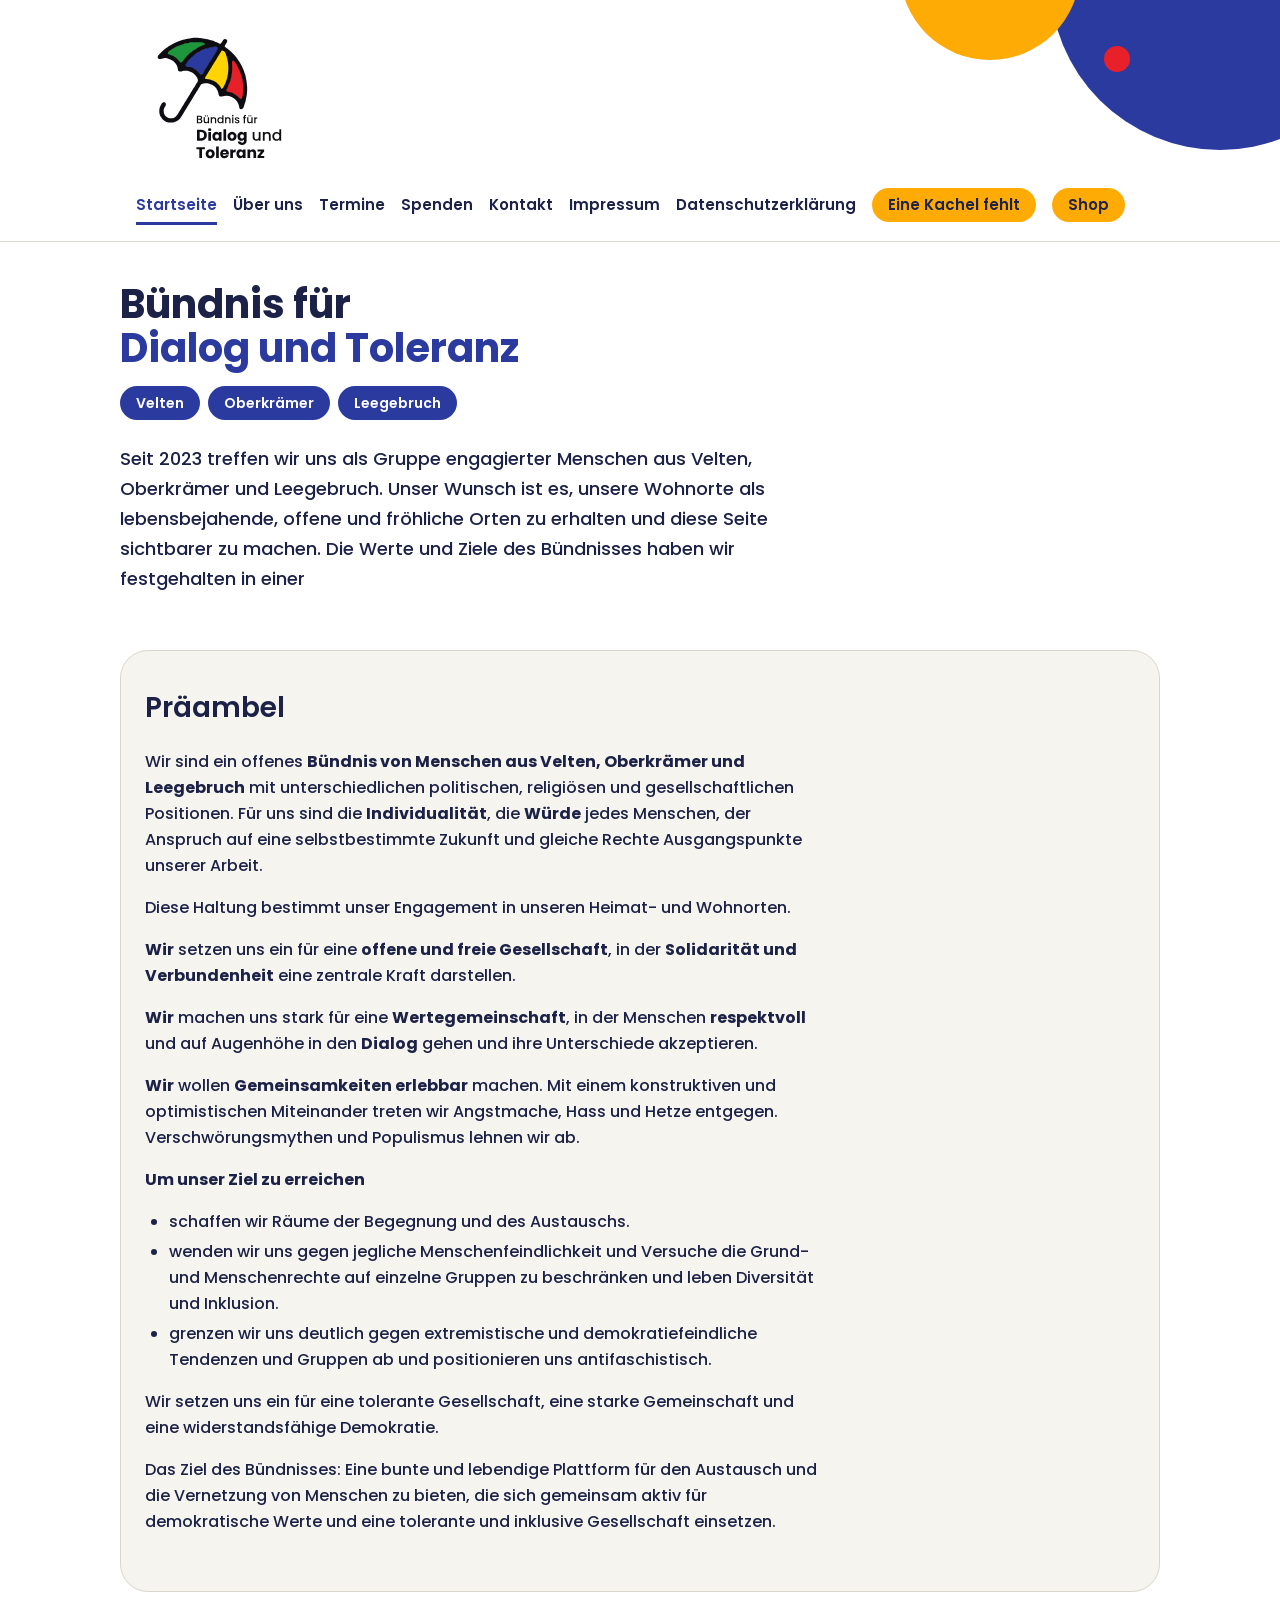
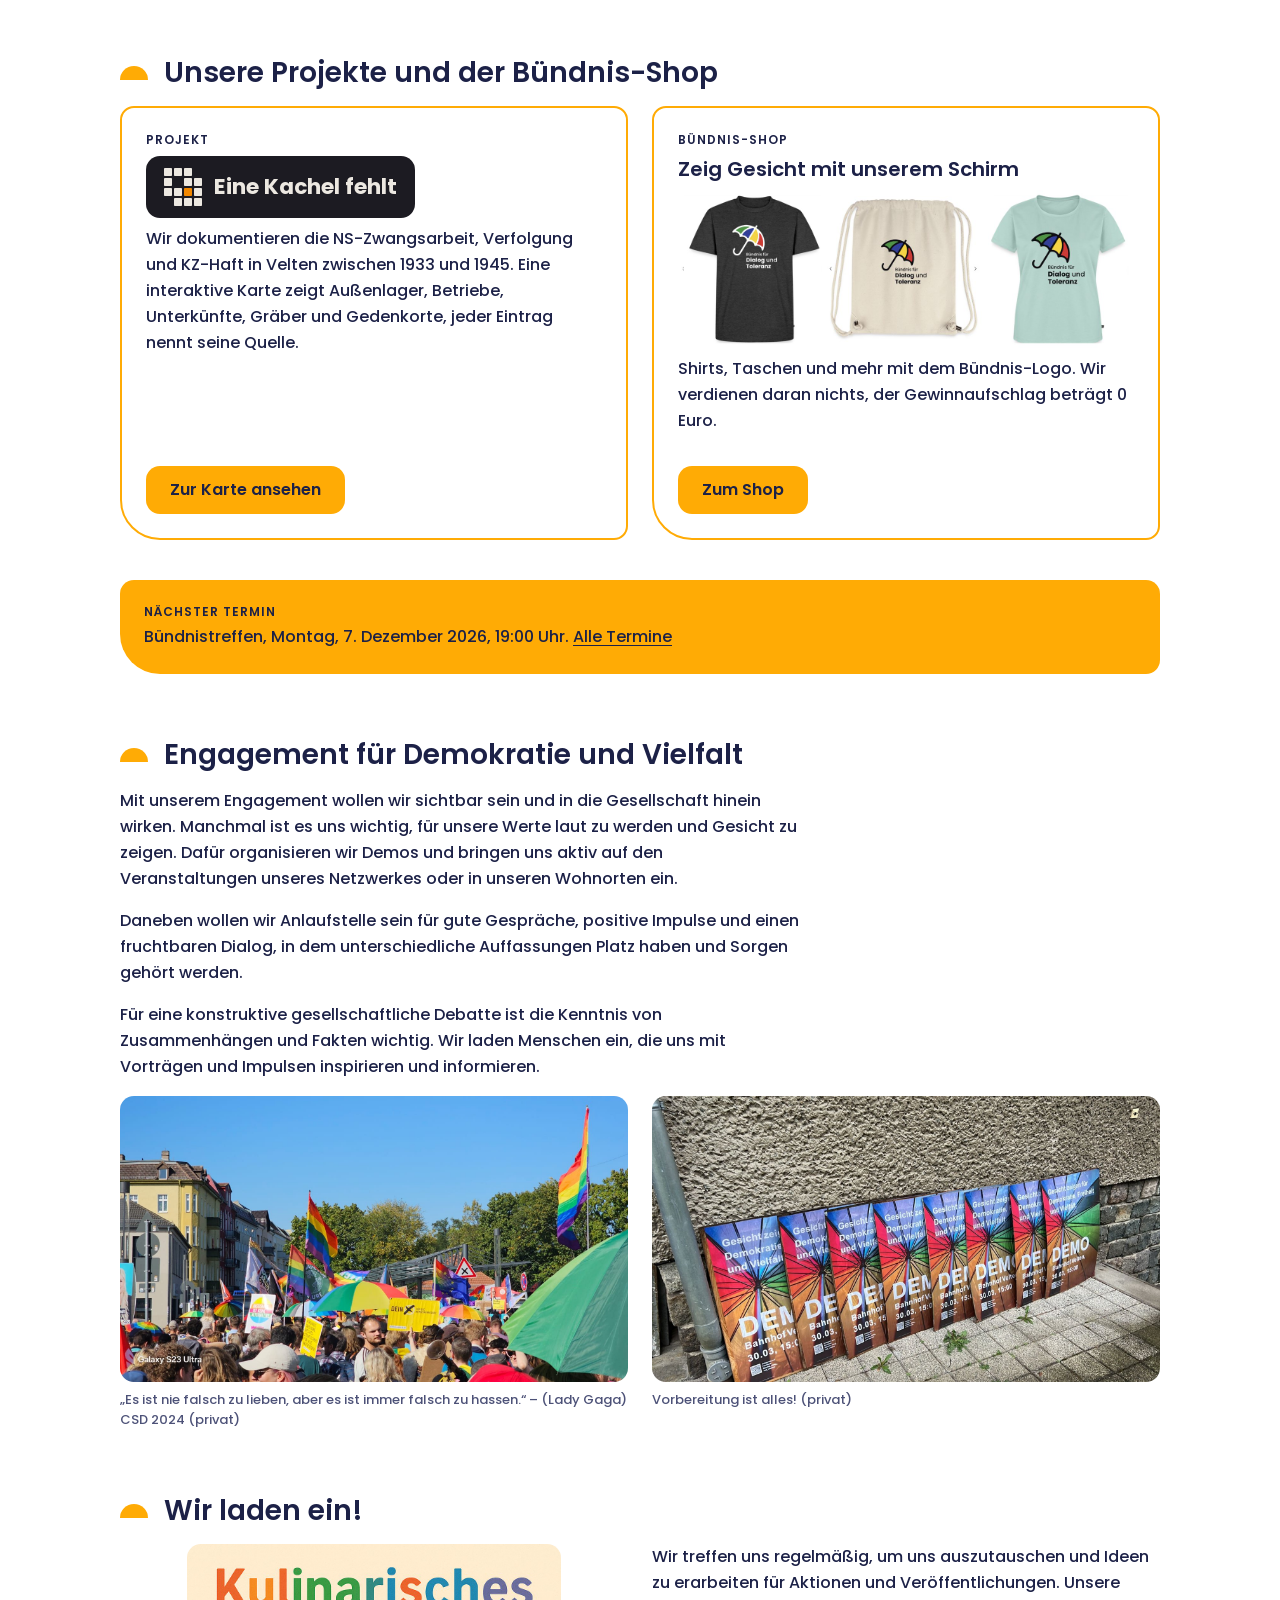
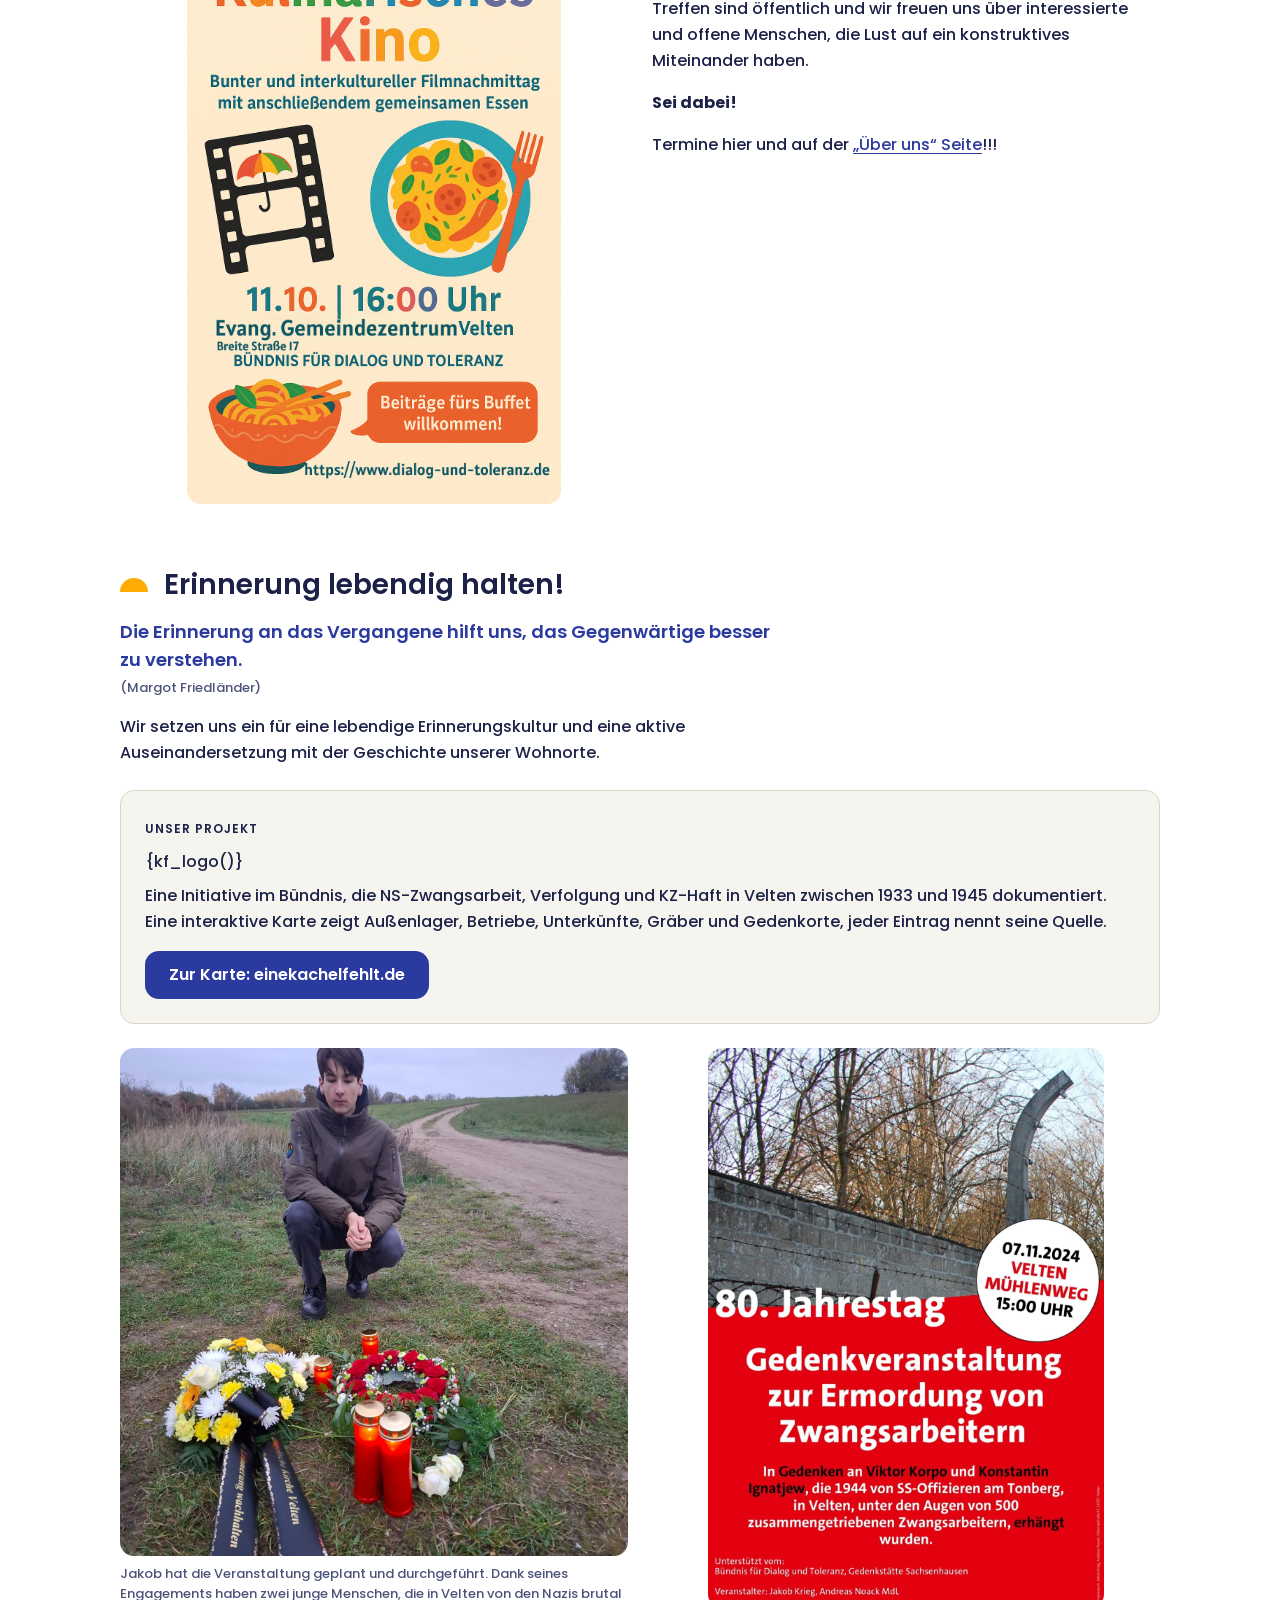
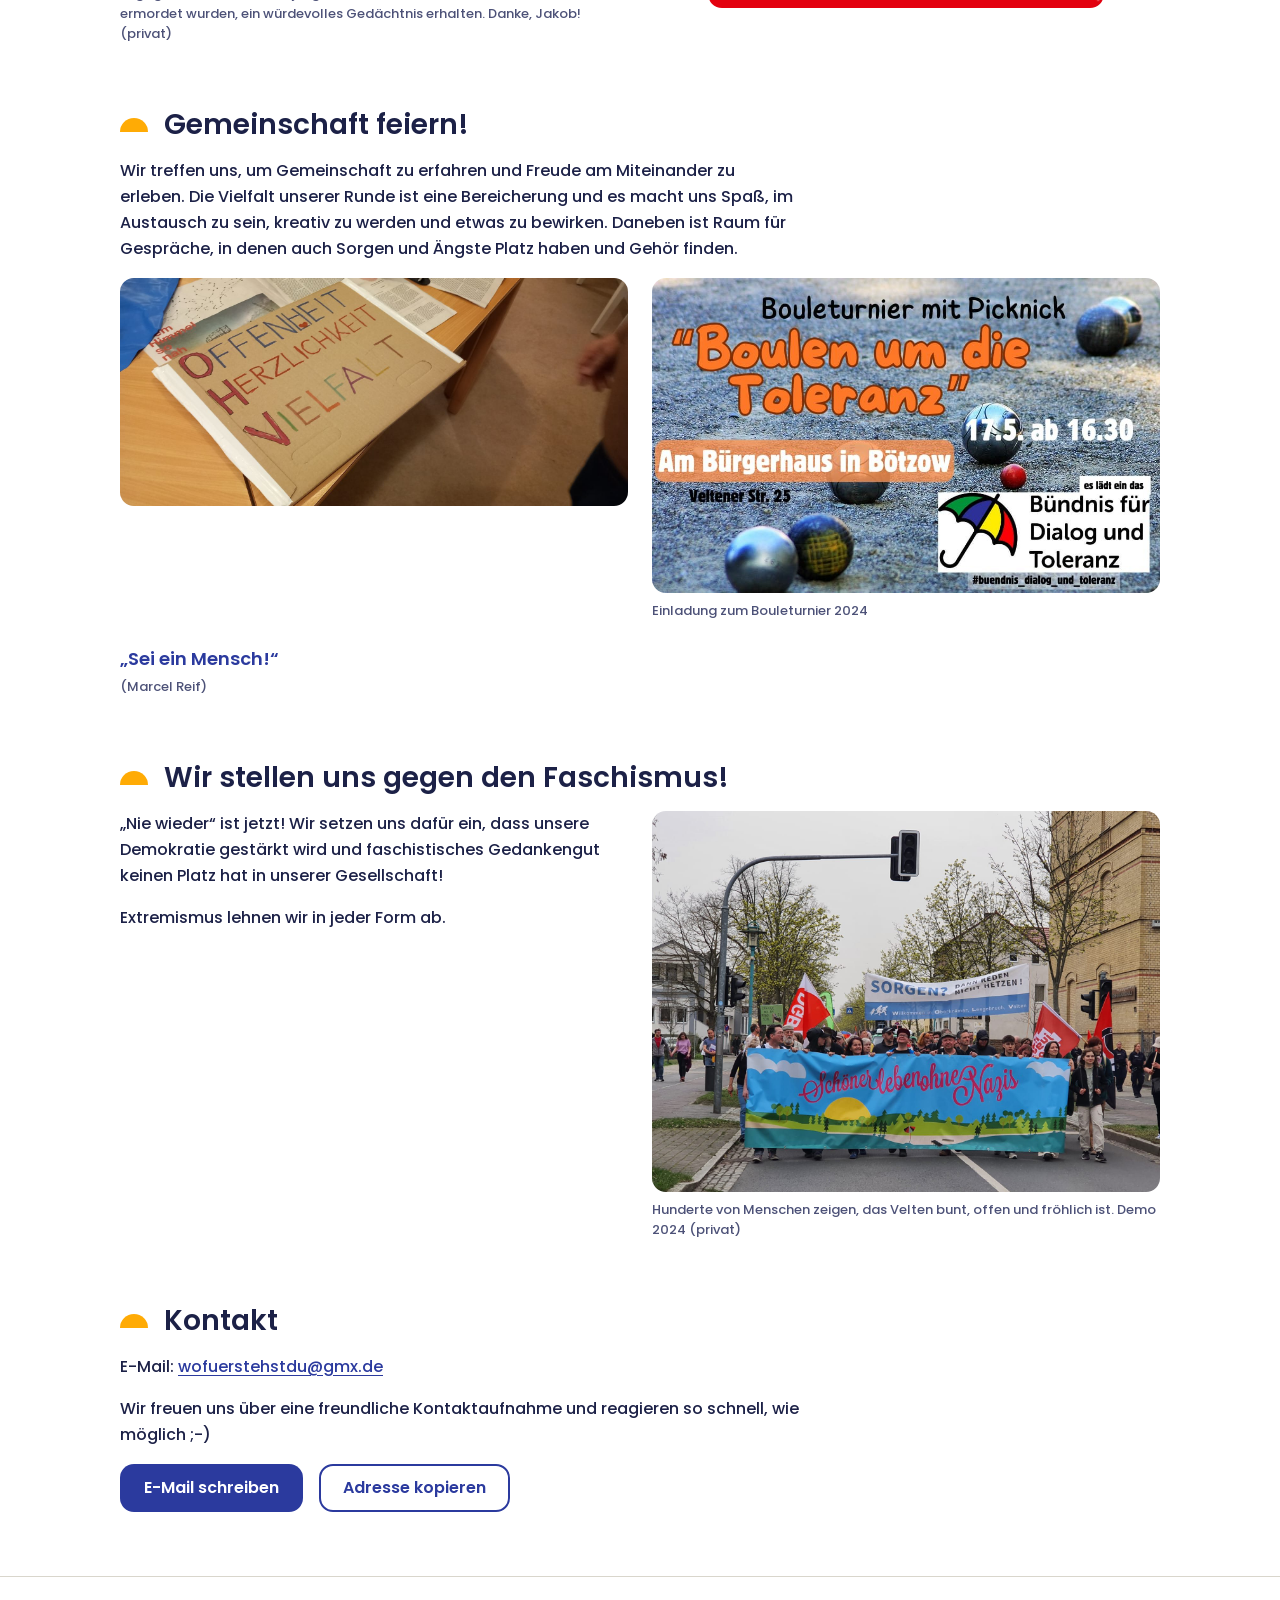
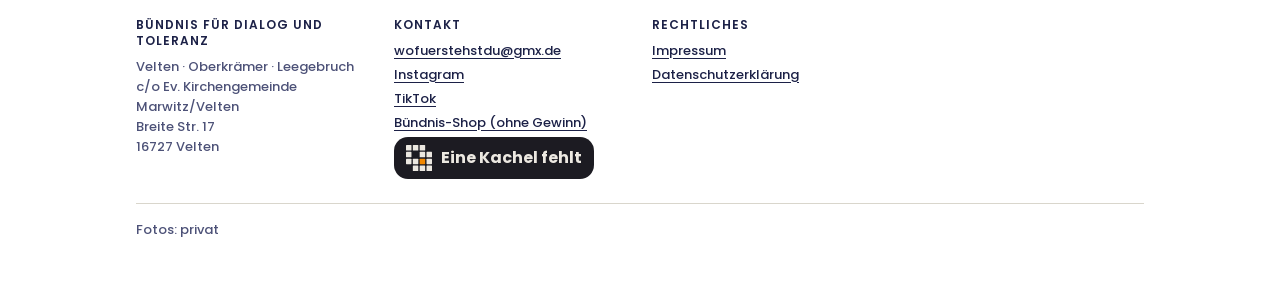
==== commit 0b0cf35e: "Add files via upload" ====
--- a/index.html
+++ b/index.html
@@ -63,7 +63,7 @@
 
 <section><div class="sec-h"><h2>Unsere Projekte und der Bündnis-Shop</h2></div>
 <div class="proj">
-<div class="pcard hl"><span class="label">Projekt</span><h3>Eine Kachel fehlt</h3>
+<div class="pcard hl"><span class="label">Projekt</span><a class="kf-logo" href="https://www.einekachelfehlt.de" rel="noopener" aria-label="Eine Kachel fehlt, Projekt zur NS-Zwangsarbeit in Velten"><svg viewBox="0 0 95 95" width="38" height="38" aria-hidden="true" focusable="false"><rect x="0" y="0" width="20" height="20" rx="2" fill="#ECE8E1"/><rect x="25" y="0" width="20" height="20" rx="2" fill="#ECE8E1"/><rect x="50" y="0" width="20" height="20" rx="2" fill="#ECE8E1"/><rect x="0" y="25" width="20" height="20" rx="2" fill="#ECE8E1"/><rect x="50" y="25" width="20" height="20" rx="2" fill="#ECE8E1"/><rect x="75" y="25" width="20" height="20" rx="2" fill="#ECE8E1"/><rect x="0" y="50" width="20" height="20" rx="2" fill="#ECE8E1"/><rect x="25" y="50" width="20" height="20" rx="2" fill="#ECE8E1"/><rect x="75" y="50" width="20" height="20" rx="2" fill="#ECE8E1"/><rect x="25" y="75" width="20" height="20" rx="2" fill="#ECE8E1"/><rect x="50" y="75" width="20" height="20" rx="2" fill="#ECE8E1"/><rect x="75" y="75" width="20" height="20" rx="2" fill="#ECE8E1"/><rect x="50" y="50" width="20" height="20" rx="2" fill="#F18700"/></svg><span>Eine Kachel fehlt</span></a><h3 class="sr-only">Eine Kachel fehlt</h3>
 <p>Wir dokumentieren die NS-Zwangsarbeit, Verfolgung und KZ-Haft in Velten zwischen 1933 und 1945. Eine interaktive Karte zeigt Außenlager, Betriebe, Unterkünfte, Gräber und Gedenkorte, jeder Eintrag nennt seine Quelle.</p>
 <div class="btn-row"><a class="btn or" href="https://www.einekachelfehlt.de" rel="noopener">Zur Karte ansehen</a></div></div>
 <div class="pcard hl"><span class="label">Bündnis-Shop</span><h3>Zeig Gesicht mit unserem Schirm</h3>
@@ -95,7 +95,7 @@
 
 <section><div class="sec-h"><h2>Erinnerung lebendig halten!</h2></div>
 <blockquote class="quote" style="margin-left:0">Die Erinnerung an das Vergangene hilft uns, das Gegenwärtige besser zu verstehen. <small>(Margot Friedländer)</small></blockquote>
-<div class="prose"><p>Wir setzen uns ein für eine lebendige Erinnerungskultur und eine aktive Auseinandersetzung mit der Geschichte unserer Wohnorte.</p></div><div class="card" style="margin:var(--space-4) 0"><span class="label">Unser Projekt</span><h3 style="margin:var(--space-1) 0 var(--space-2)">Eine Kachel fehlt</h3><p>Eine Initiative im Bündnis, die NS-Zwangsarbeit, Verfolgung und KZ-Haft in Velten zwischen 1933 und 1945 dokumentiert. Eine interaktive Karte zeigt Außenlager, Betriebe, Unterkünfte, Gräber und Gedenkorte, jeder Eintrag nennt seine Quelle.</p><div class="btn-row" style="margin-top:var(--space-3)"><a class="btn" href="https://www.einekachelfehlt.de" rel="noopener">Zur Karte: einekachelfehlt.de</a></div></div>
+<div class="prose"><p>Wir setzen uns ein für eine lebendige Erinnerungskultur und eine aktive Auseinandersetzung mit der Geschichte unserer Wohnorte.</p></div><div class="card" style="margin:var(--space-4) 0"><span class="label">Unser Projekt</span><div style="margin:var(--space-2) 0">{kf_logo()}</div><h3 class="sr-only">Eine Kachel fehlt</h3><p>Eine Initiative im Bündnis, die NS-Zwangsarbeit, Verfolgung und KZ-Haft in Velten zwischen 1933 und 1945 dokumentiert. Eine interaktive Karte zeigt Außenlager, Betriebe, Unterkünfte, Gräber und Gedenkorte, jeder Eintrag nennt seine Quelle.</p><div class="btn-row" style="margin-top:var(--space-3)"><a class="btn" href="https://www.einekachelfehlt.de" rel="noopener">Zur Karte: einekachelfehlt.de</a></div></div>
 <div class="gallery"><figure class=""><img src="bilder/gedenken-velten.jpg" alt="Kranz und Kerzen am Gedenkort in Velten, ein junger Mann kniet davor" width="1600" height="1600" loading="lazy" decoding="async"><figcaption>Jakob hat die Veranstaltung geplant und durchgeführt. Dank seines Engagements haben zwei junge Menschen, die in Velten von den Nazis brutal ermordet wurden, ein würdevolles Gedächtnis erhalten. Danke, Jakob! (privat)</figcaption></figure><figure class="poster"><img src="bilder/gedenkveranstaltung-plakat.jpg" alt="Plakat: 80. Jahrestag, Gedenkveranstaltung zur Ermordung von Zwangsarbeitern, 07.11.2024, 15:00 Uhr, Velten, Mühlenweg" width="1131" height="1600" loading="lazy" decoding="async"></figure></div></section>
 
 <section><div class="sec-h"><h2>Gemeinschaft feiern!</h2></div>
@@ -133,7 +133,7 @@
         <li><a href="https://www.instagram.com/buendnis_dialog_und_toleranz" rel="noopener">Instagram</a></li>
         <li><a href="https://www.tiktok.com/@buendnis_dialog_toleranz" rel="noopener">TikTok</a></li>
         <li><a href="https://bundnis-fur-dialog-und-tolera.myspreadshop.de" rel="noopener">Bündnis-Shop (ohne Gewinn)</a></li>
-        <li><a href="https://www.einekachelfehlt.de" rel="noopener">Projekt: Eine Kachel fehlt</a></li>
+        <li><a class="kf-logo kf-small" href="https://www.einekachelfehlt.de" rel="noopener" aria-label="Eine Kachel fehlt, Projekt zur NS-Zwangsarbeit in Velten"><svg viewBox="0 0 95 95" width="38" height="38" aria-hidden="true" focusable="false"><rect x="0" y="0" width="20" height="20" rx="2" fill="#ECE8E1"/><rect x="25" y="0" width="20" height="20" rx="2" fill="#ECE8E1"/><rect x="50" y="0" width="20" height="20" rx="2" fill="#ECE8E1"/><rect x="0" y="25" width="20" height="20" rx="2" fill="#ECE8E1"/><rect x="50" y="25" width="20" height="20" rx="2" fill="#ECE8E1"/><rect x="75" y="25" width="20" height="20" rx="2" fill="#ECE8E1"/><rect x="0" y="50" width="20" height="20" rx="2" fill="#ECE8E1"/><rect x="25" y="50" width="20" height="20" rx="2" fill="#ECE8E1"/><rect x="75" y="50" width="20" height="20" rx="2" fill="#ECE8E1"/><rect x="25" y="75" width="20" height="20" rx="2" fill="#ECE8E1"/><rect x="50" y="75" width="20" height="20" rx="2" fill="#ECE8E1"/><rect x="75" y="75" width="20" height="20" rx="2" fill="#ECE8E1"/><rect x="50" y="50" width="20" height="20" rx="2" fill="#F18700"/></svg><span>Eine Kachel fehlt</span></a></li>
       </ul>
     </div>
     <div>
--- a/stil.css
+++ b/stil.css
@@ -113,6 +113,10 @@
 
 .proj{display:grid;gap:var(--space-4);grid-template-columns:1fr}
 @media(min-width:760px){.proj{grid-template-columns:1fr 1fr}}
+.kf-logo{display:inline-flex;align-items:center;gap:12px;background:#1C1B22;color:#ECE8E1;padding:12px 18px;border-radius:var(--radius-md);text-decoration:none;font-family:"Fira Sans Condensed","Arial Narrow",Poppins,sans-serif;font-weight:700;font-size:1.35rem;line-height:1;align-self:flex-start;width:fit-content}
+.kf-logo:hover{background:#2a2933}
+.kf-logo.kf-small{font-size:1rem;padding:8px 12px;gap:9px}.kf-logo.kf-small svg{width:26px;height:26px}
+.sr-only{position:absolute;width:1px;height:1px;overflow:hidden;clip:rect(0 0 0 0);white-space:nowrap}
 .pcard{display:flex;flex-direction:column;gap:var(--space-2);border:1px solid var(--line);border-radius:var(--radius-md) var(--radius-md) var(--radius-md) var(--space-5);padding:var(--space-4);background:var(--bg)}
 .pcard.hl{border-color:var(--yellow);border-width:2px}
 .pcard img{border-radius:var(--radius-md);width:100%;height:auto}
